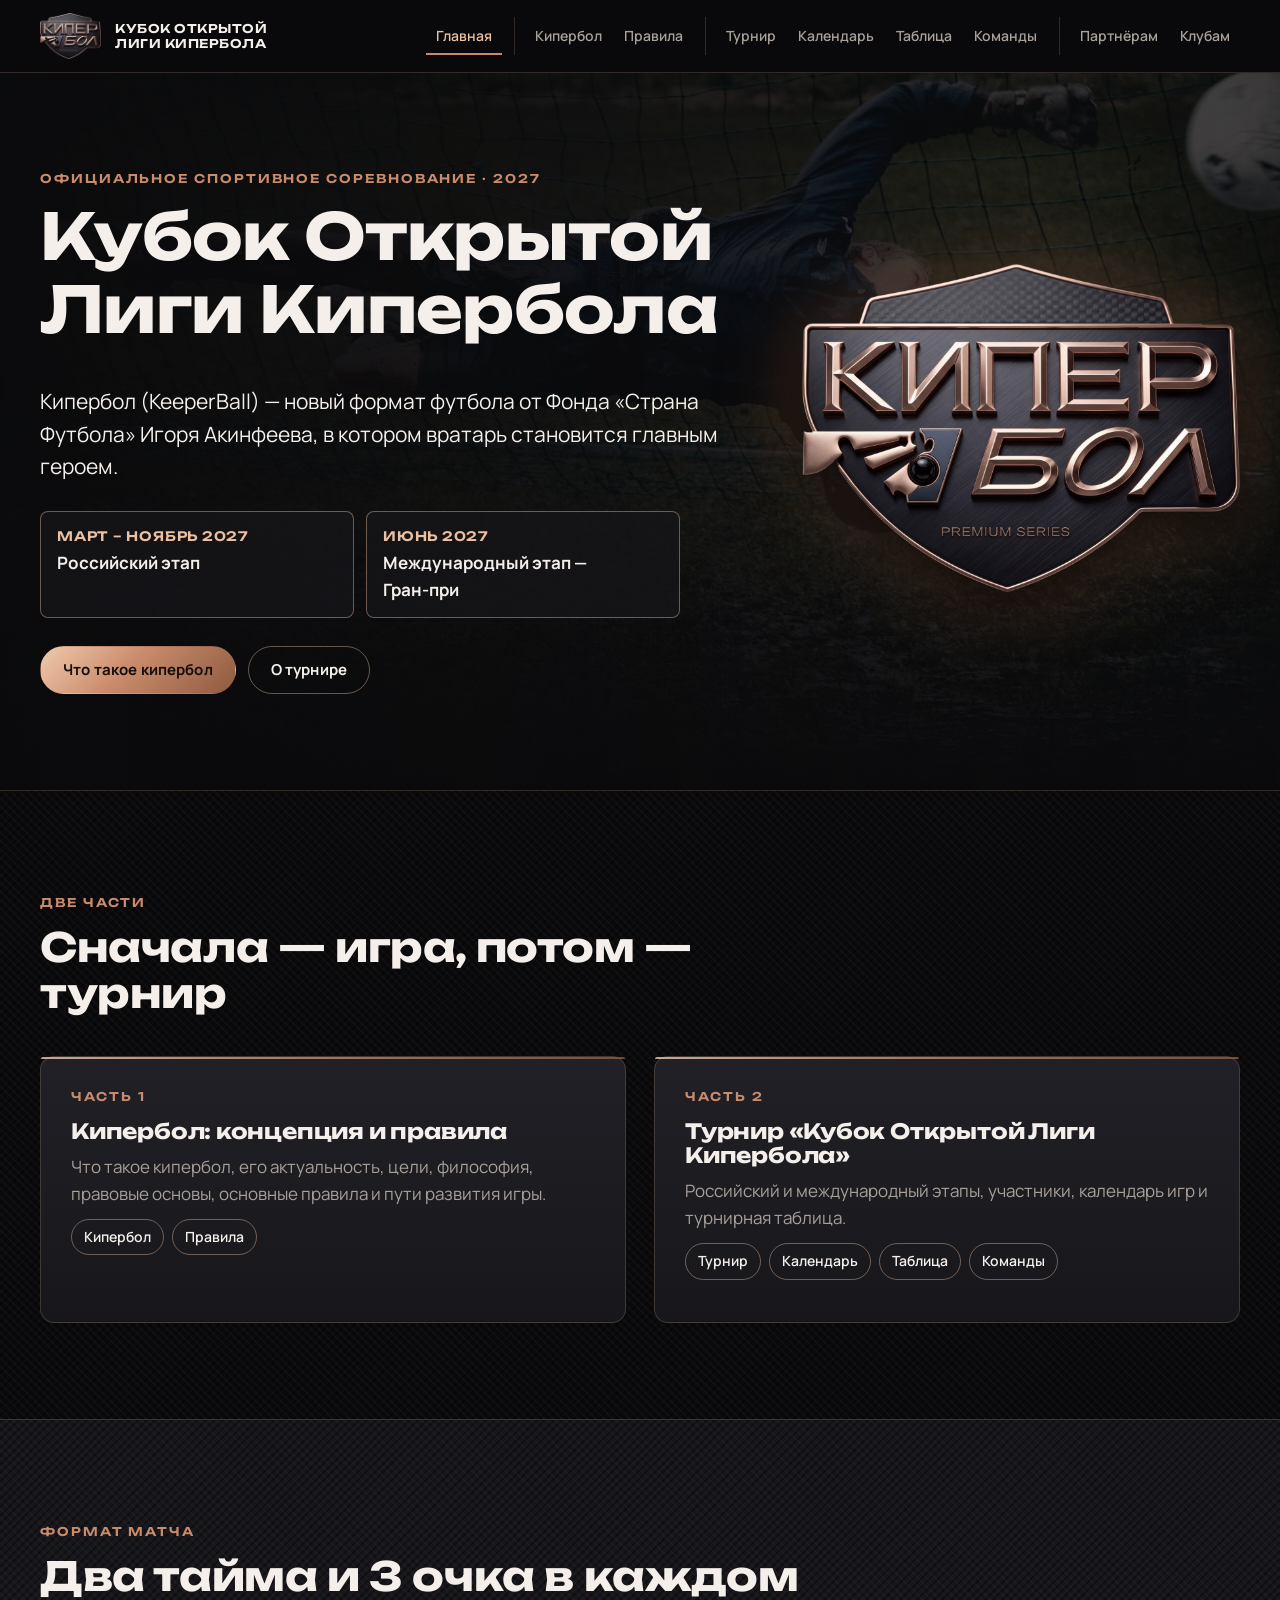
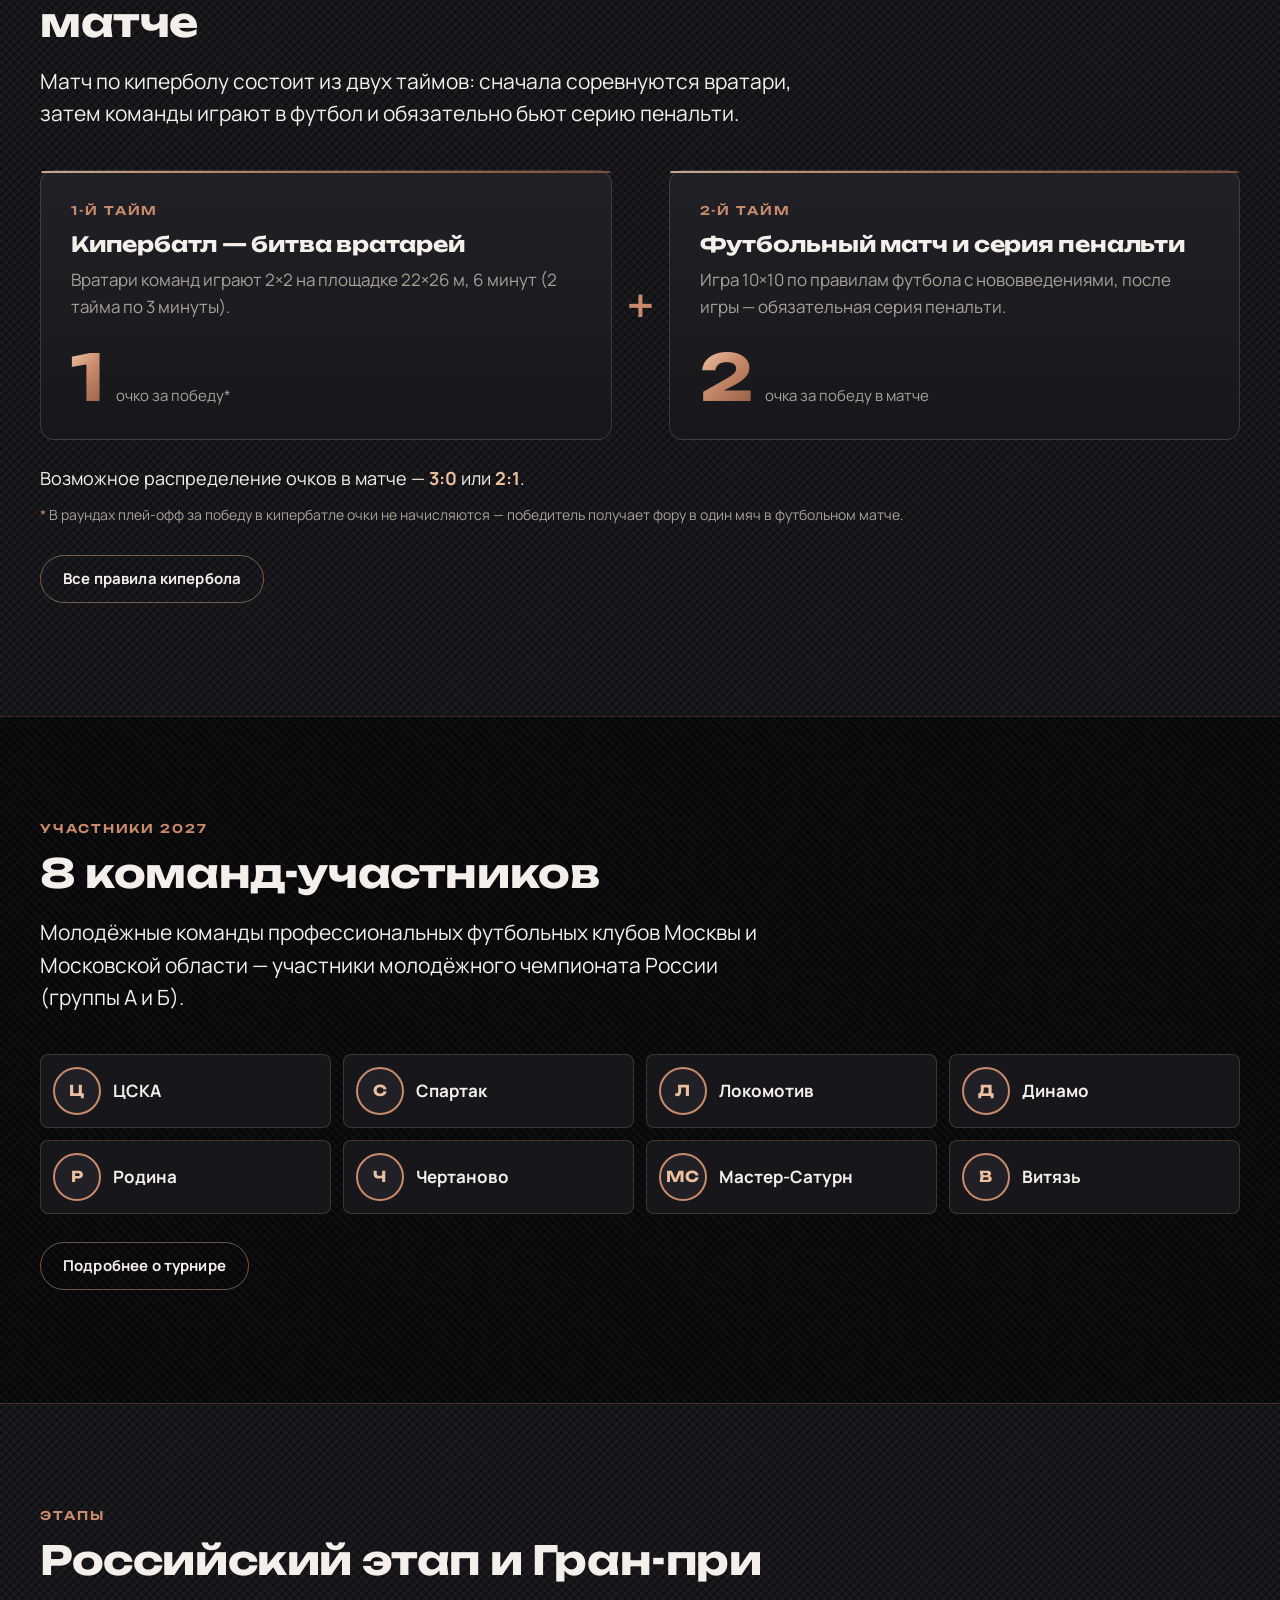
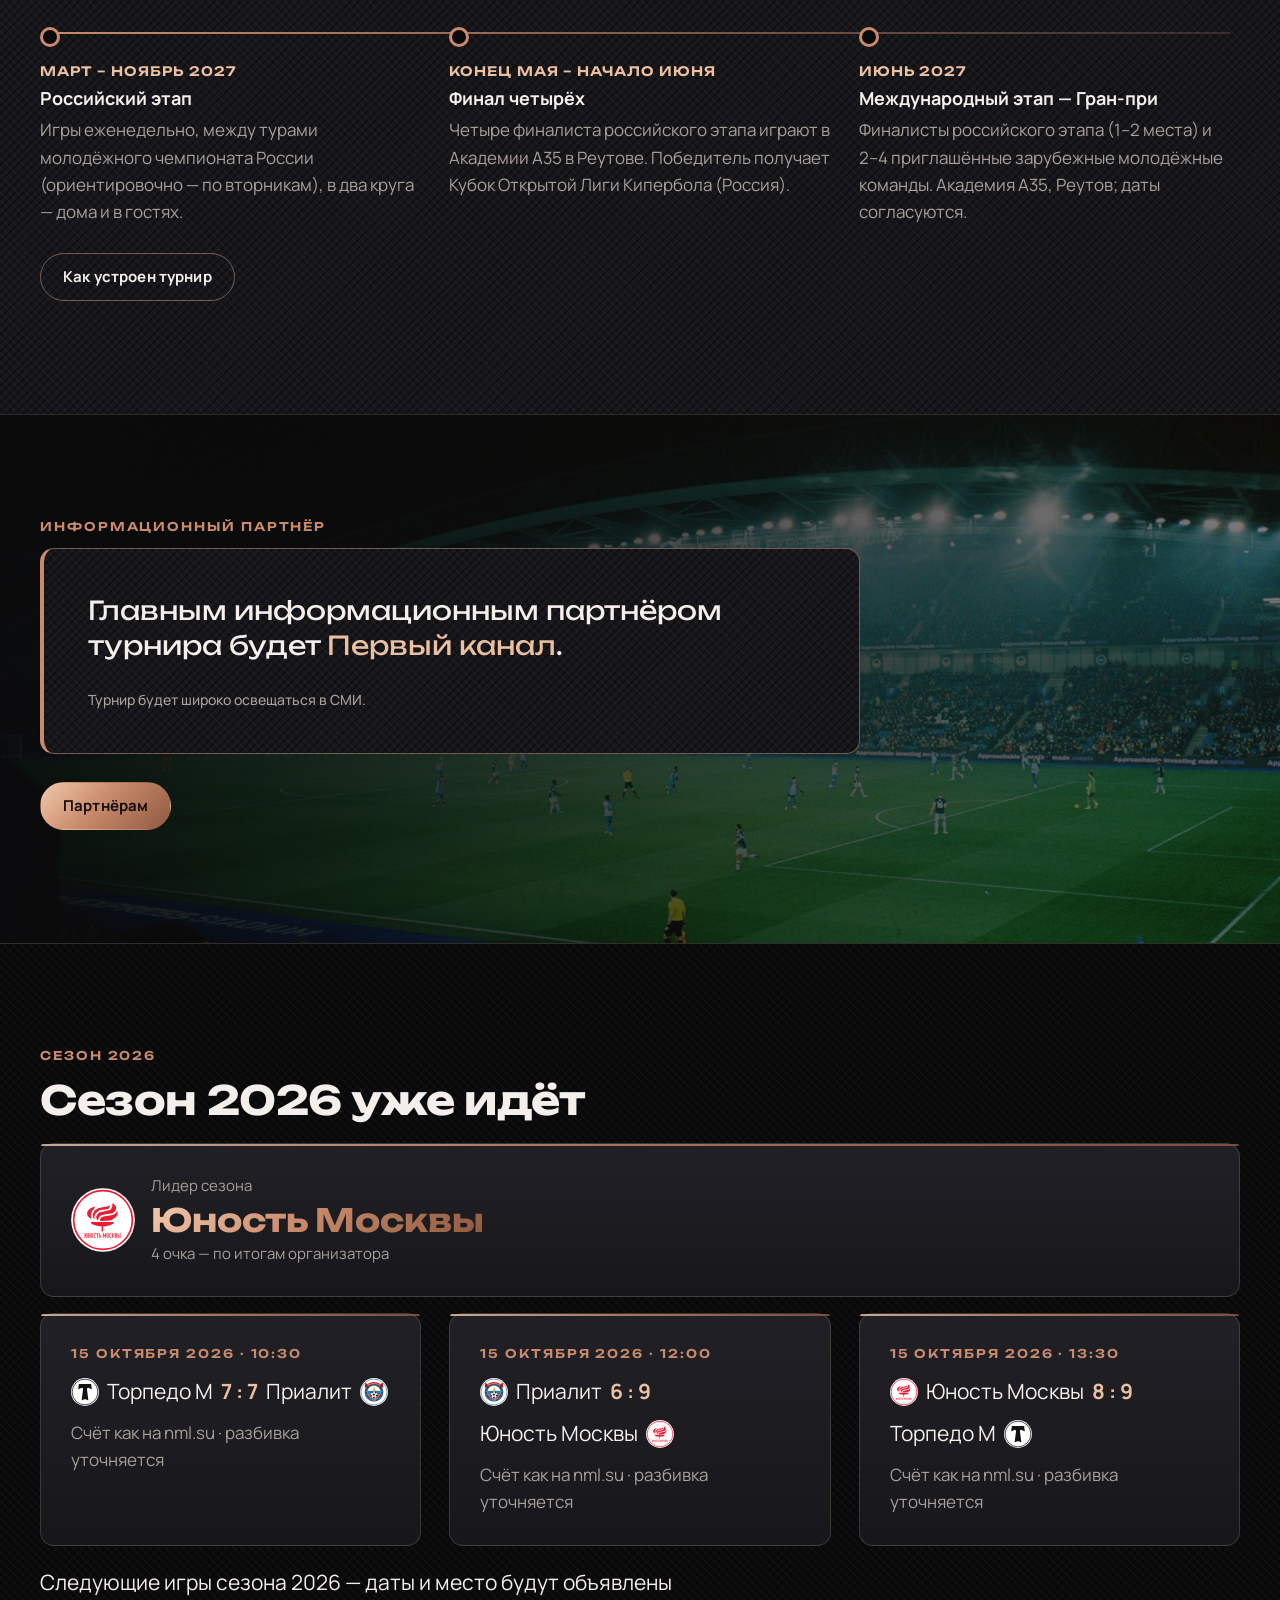
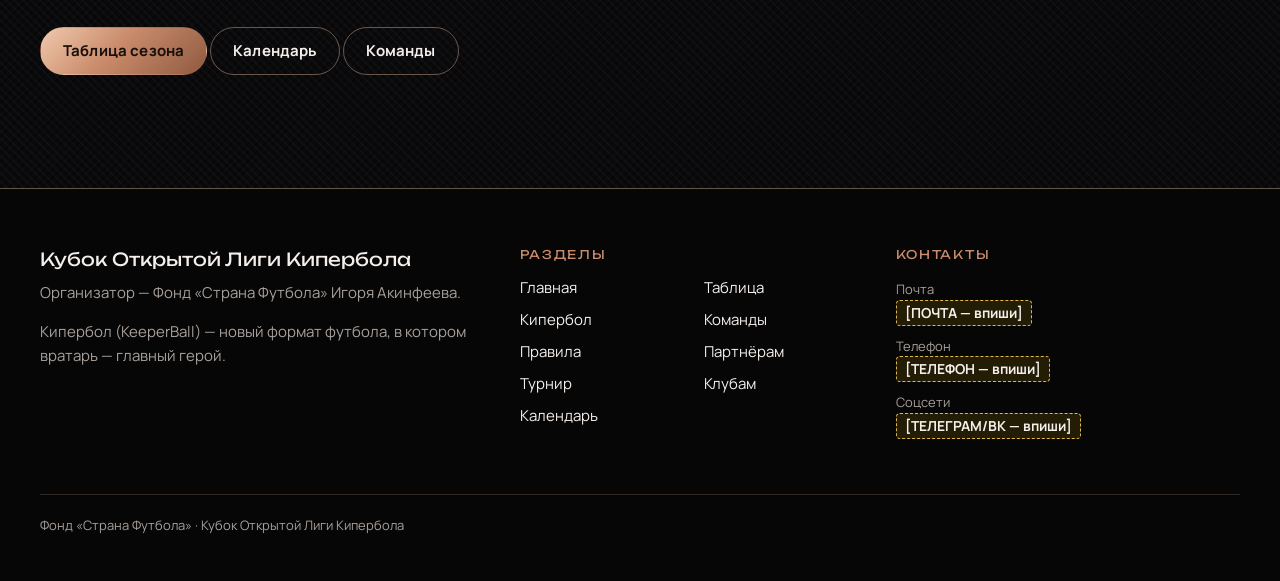
==== index.html @ 888daa59 "Сайт турнира «Кубок Открытой Лиги Кипербола»" ====
<!doctype html>
<html lang="ru">
<head>
  <meta charset="utf-8">
  <meta name="viewport" content="width=device-width, initial-scale=1">
  <title>Кубок Открытой Лиги Кипербола — турнир 2027</title>
  <meta name="description" content="Кубок Открытой Лиги Кипербола: новый формат футбола от Фонда «Страна Футбола» Игоря Акинфеева. Российский этап — март–ноябрь 2027, международный этап (Гран-при) — июнь 2027.">
  <meta name="theme-color" content="#0a0a0c">
  <link rel="icon" type="image/png" href="assets/brand/favicon.png">
  <link rel="preconnect" href="https://fonts.googleapis.com">
  <link rel="preconnect" href="https://fonts.gstatic.com" crossorigin>
  <link rel="stylesheet" href="https://fonts.googleapis.com/css2?family=Manrope:wght@400;500;600;700;800&family=Unbounded:wght@500;600;700&display=swap">
  <link rel="stylesheet" href="assets/css/site.css">
  <script>document.documentElement.classList.add("js");</script>
</head>
<body>
<a class="skip-link" href="#main">К содержимому</a>
<!-- header:start -->
<header class="site-header">
  <div class="wrap site-header__inner">
    <a class="site-brand" href="index.html">
      <img src="assets/brand/shield-small.png" alt="Кипербол" width="61" height="46">
      <span class="site-brand__text">Кубок Открытой<br>Лиги Кипербола</span>
    </a>
    <button class="site-nav__toggle" type="button" aria-expanded="false" aria-controls="site-nav">
      <span class="site-nav__toggle-icon" aria-hidden="true"></span>
      <span>Меню</span>
    </button>
    <nav class="site-nav" id="site-nav" aria-label="Основное меню">
      <ul class="site-nav__list">
        <li><a href="index.html" aria-current="page">Главная</a></li>
        <li class="site-nav__label" aria-hidden="true">Кипербол: концепция и правила</li>
        <li class="site-nav__group-start"><a href="kiperbol.html">Кипербол</a></li>
        <li><a href="pravila.html">Правила</a></li>
        <li class="site-nav__label" aria-hidden="true">Турнир</li>
        <li class="site-nav__group-start"><a href="turnir.html">Турнир</a></li>
        <li><a href="kalendar.html">Календарь</a></li>
        <li><a href="tablitsa.html">Таблица</a></li>
        <li><a href="komandy.html">Команды</a></li>
        <li class="site-nav__label" aria-hidden="true">Партнёрам и клубам</li>
        <li class="site-nav__group-start"><a href="partneram.html">Партнёрам</a></li>
        <li><a href="klubam.html">Клубам</a></li>
      </ul>
    </nav>
  </div>
</header>
<!-- header:end -->

<main id="main">

  <section class="page-hero home-hero">
    <div class="page-hero__media">
      <img src="assets/photos/goalkeeper-dive.jpg" alt="Вратарь в прыжке тянется за мячом" width="1920" height="1379">
    </div>
    <div class="wrap home-hero__inner">
      <div class="home-hero__text">
        <p class="eyebrow">Официальное спортивное соревнование · 2027</p>
        <h1>Кубок Открытой Лиги Кипербола</h1>
        <p class="lead">Кипербол (KeeperBall) — новый формат футбола от Фонда «Страна Футбола» Игоря Акинфеева, в котором вратарь становится главным героем.</p>
        <ul class="home-hero__stages">
          <li>
            <span class="home-hero__stage-date">Март – ноябрь 2027</span>
            <span class="home-hero__stage-name">Российский этап</span>
          </li>
          <li>
            <span class="home-hero__stage-date">Июнь 2027</span>
            <span class="home-hero__stage-name">Международный этап — <span class="nowrap">Гран-при</span></span>
          </li>
        </ul>
        <div class="page-hero__actions">
          <a class="btn btn--primary" href="kiperbol.html">Что такое кипербол</a>
          <a class="btn btn--ghost" href="turnir.html">О турнире</a>
        </div>
      </div>
      <div class="home-hero__logo">
        <img src="assets/brand/shield.png" alt="Логотип «Кипер Бол»" width="1336" height="1000">
      </div>
    </div>
  </section>

  <section class="section" aria-labelledby="parts-title">
    <div class="wrap">
      <div class="section__head">
        <p class="eyebrow">Две части</p>
        <h2 class="section__title" id="parts-title">Сначала — игра, потом — турнир</h2>
      </div>
      <div class="grid grid--2">
        <article class="card">
          <p class="eyebrow">Часть 1</p>
          <h3 class="card__title">Кипербол: концепция и правила</h3>
          <p class="card__text">Что такое кипербол, его актуальность, цели, философия, правовые основы, основные правила и пути развития игры.</p>
          <ul class="chips home-links">
            <li><a href="kiperbol.html">Кипербол</a></li>
            <li><a href="pravila.html">Правила</a></li>
          </ul>
        </article>
        <article class="card">
          <p class="eyebrow">Часть 2</p>
          <h3 class="card__title">Турнир «Кубок Открытой Лиги Кипербола»</h3>
          <p class="card__text">Российский и международный этапы, участники, календарь игр и турнирная таблица.</p>
          <ul class="chips home-links">
            <li><a href="turnir.html">Турнир</a></li>
            <li><a href="kalendar.html">Календарь</a></li>
            <li><a href="tablitsa.html">Таблица</a></li>
            <li><a href="komandy.html">Команды</a></li>
          </ul>
        </article>
      </div>
    </div>
  </section>

  <section class="section section--surface" aria-labelledby="format-title">
    <div class="wrap">
      <div class="section__head">
        <p class="eyebrow">Формат матча</p>
        <h2 class="section__title" id="format-title">Два тайма и 3 очка в каждом матче</h2>
        <p class="lead">Матч по киперболу состоит из двух таймов: сначала соревнуются вратари, затем команды играют в футбол и обязательно бьют серию пенальти.</p>
      </div>
      <div class="home-format">
        <article class="card home-format__half">
          <p class="eyebrow">1-й тайм</p>
          <h3 class="card__title">Кипербатл — битва вратарей</h3>
          <p class="card__text">Вратари команд играют 2×2 на площадке 22×26 м, 6 минут (2 тайма по 3 минуты).</p>
          <div class="stat"><span class="stat__value">1</span><span class="stat__label">очко за победу*</span></div>
        </article>
        <span class="home-format__plus" aria-hidden="true">+</span>
        <article class="card home-format__half">
          <p class="eyebrow">2-й тайм</p>
          <h3 class="card__title">Футбольный матч и серия пенальти</h3>
          <p class="card__text">Игра 10×10 по правилам футбола с нововведениями, после игры — обязательная серия пенальти.</p>
          <div class="stat"><span class="stat__value">2</span><span class="stat__label">очка за победу в матче</span></div>
        </article>
      </div>
      <p class="home-format__score">Возможное распределение очков в матче — <strong class="copper">3:0</strong> или <strong class="copper">2:1</strong>.</p>
      <p class="note">В раундах плей-офф за победу в кипербатле очки не начисляются — победитель получает фору в один мяч в футбольном матче.</p>
      <p class="section__more"><a class="btn btn--ghost" href="pravila.html">Все правила кипербола</a></p>
    </div>
  </section>

  <section class="section" aria-labelledby="teams-title">
    <div class="wrap">
      <div class="section__head">
        <p class="eyebrow">Участники 2027</p>
        <h2 class="section__title" id="teams-title">8 команд-участников</h2>
        <p class="lead">Молодёжные команды профессиональных футбольных клубов Москвы и Московской области — участники молодёжного чемпионата России (группы А и Б).</p>
      </div>
      <ul class="home-teams">
        <li><span class="team-mark" aria-hidden="true">Ц</span>ЦСКА</li>
        <li><span class="team-mark" aria-hidden="true">С</span>Спартак</li>
        <li><span class="team-mark" aria-hidden="true">Л</span>Локомотив</li>
        <li><span class="team-mark" aria-hidden="true">Д</span>Динамо</li>
        <li><span class="team-mark" aria-hidden="true">Р</span>Родина</li>
        <li><span class="team-mark" aria-hidden="true">Ч</span>Чертаново</li>
        <li><span class="team-mark" aria-hidden="true">МС</span>Мастер-Сатурн</li>
        <li><span class="team-mark" aria-hidden="true">В</span>Витязь</li>
      </ul>
      <p class="section__more"><a class="btn btn--ghost" href="turnir.html">Подробнее о турнире</a></p>
    </div>
  </section>

  <section class="section section--surface" aria-labelledby="stages-title">
    <div class="wrap">
      <div class="section__head">
        <p class="eyebrow">Этапы</p>
        <h2 class="section__title" id="stages-title">Российский этап и Гран-при</h2>
      </div>
      <ol class="timeline timeline--row" style="--steps: 3">
        <li class="timeline__item">
          <span class="timeline__date">Март – ноябрь 2027</span>
          <span class="timeline__title">Российский этап</span>
          <p class="timeline__text">Игры еженедельно, между турами молодёжного чемпионата России (ориентировочно — по вторникам), в два круга — дома и в гостях.</p>
        </li>
        <li class="timeline__item">
          <span class="timeline__date">Конец мая – начало июня</span>
          <span class="timeline__title">Финал четырёх</span>
          <p class="timeline__text">Четыре финалиста российского этапа играют в Академии А35 в Реутове. Победитель получает Кубок Открытой Лиги Кипербола (Россия).</p>
        </li>
        <li class="timeline__item">
          <span class="timeline__date">Июнь 2027</span>
          <span class="timeline__title">Международный этап — Гран-при</span>
          <p class="timeline__text">Финалисты российского этапа (1–2 места) и <span class="nowrap">2–4</span> приглашённые зарубежные молодёжные команды. Академия А35, Реутов; даты согласуются.</p>
        </li>
      </ol>
      <p class="section__more"><a class="btn btn--ghost" href="turnir.html">Как устроен турнир</a></p>
    </div>
  </section>

  <section class="section home-media" aria-labelledby="media-title">
    <div class="home-media__bg" aria-hidden="true">
      <img src="assets/photos/stadium-night.jpg" alt="" width="1920" height="1286">
    </div>
    <div class="wrap">
      <p class="eyebrow">Информационный партнёр</p>
      <h2 class="visually-hidden" id="media-title">Первый канал</h2>
      <blockquote class="callout">
        <p>Главным информационным партнёром турнира будет <span class="copper">Первый канал</span>.</p>
        <small>Турнир будет широко освещаться в СМИ.</small>
      </blockquote>
      <p class="section__more"><a class="btn btn--primary" href="partneram.html">Партнёрам</a></p>
    </div>
  </section>

  <section class="section" id="season-now" data-season="2026" aria-labelledby="season-now-title">
    <div class="wrap">
      <p class="eyebrow">Сезон 2026</p>
      <h2 class="section__title" id="season-now-title">Сезон 2026 уже идёт</h2>
      <div id="season-now-summary">
        <p class="lead">Результаты сезона 2026 — в таблице.</p>
        <p class="section__more"><a class="btn btn--ghost" href="tablitsa.html">Таблица</a></p>
      </div>
    </div>
  </section>

</main>

<!-- footer:start -->
<footer class="site-footer">
  <div class="wrap">
    <div class="site-footer__grid">
      <div>
        <p class="site-footer__title">Кубок Открытой Лиги Кипербола</p>
        <p>Организатор — Фонд «Страна Футбола» Игоря Акинфеева.</p>
        <p>Кипербол (KeeperBall) — новый формат футбола, в котором вратарь — главный герой.</p>
      </div>
      <nav aria-label="Меню в подвале">
        <p class="site-footer__heading">Разделы</p>
        <ul class="site-footer__menu">
          <li><a href="index.html">Главная</a></li>
          <li><a href="kiperbol.html">Кипербол</a></li>
          <li><a href="pravila.html">Правила</a></li>
          <li><a href="turnir.html">Турнир</a></li>
          <li><a href="kalendar.html">Календарь</a></li>
          <li><a href="tablitsa.html">Таблица</a></li>
          <li><a href="komandy.html">Команды</a></li>
          <li><a href="partneram.html">Партнёрам</a></li>
          <li><a href="klubam.html">Клубам</a></li>
        </ul>
      </nav>
      <div>
        <p class="site-footer__heading">Контакты</p>
        <dl class="site-footer__contacts">
          <dt>Почта</dt>
          <dd><a data-contact="email" class="placeholder">[ПОЧТА — впиши]</a></dd>
          <dt>Телефон</dt>
          <dd><a data-contact="phone" class="placeholder">[ТЕЛЕФОН — впиши]</a></dd>
          <dt>Соцсети</dt>
          <dd><a data-contact="social" class="placeholder">[ТЕЛЕГРАМ/ВК — впиши]</a></dd>
        </dl>
      </div>
    </div>
    <p class="site-footer__bottom">Фонд «Страна Футбола» · Кубок Открытой Лиги Кипербола</p>
  </div>
</footer>
<!-- footer:end -->

<script src="data/site-data.js"></script>
<script src="assets/js/site.js"></script>
<script src="assets/js/tournament.js"></script>
<script>
(function () {
  var d = window.SITE_DATA, box = document.getElementById("season-now-summary");
  if (window.KB && KB.renderSeasonSummary && d && d.seasons && d.seasons["2026"] && box) KB.renderSeasonSummary(box, d.seasons["2026"]);
})();
</script>
</body>
</html>
---- assets/css/site.css ----
/* ==========================================================================
   Кубок Открытой Лиги Кипербола — общий стиль сайта
   «Чёрный карбон + медь (розовое золото)».
   Страницы пользуются только токенами и классами отсюда; свои стили —
   в assets/css/pages/<страница>.css (подключается после этого файла).
   ========================================================================== */

/* ---------- Токены ---------- */
:root {
  --c-bg: #0a0a0c;
  --c-surface: #17171b;
  --c-surface-2: #202026;
  --c-copper: #c98b6b;
  --c-copper-light: #ebbf9f;
  --c-copper-dark: #8f5a40;
  --c-text: #f4efeb;
  --c-muted: #a8a09a;
  --c-line: rgba(235, 191, 159, 0.18);
  --c-line-strong: rgba(235, 191, 159, 0.42);
  --c-on-copper: #160e0a;

  --g-copper: linear-gradient(135deg, #f1c9ad 0%, #c98b6b 45%, #8f5a40 100%);
  --g-carbon:
    repeating-linear-gradient(45deg, rgba(255,255,255,0.025) 0 2px, transparent 2px 6px),
    repeating-linear-gradient(-45deg, rgba(0,0,0,0.35) 0 2px, transparent 2px 6px);

  --font-display: "Unbounded", "Arial Black", "Helvetica Neue", Arial, sans-serif;
  --font-body: "Manrope", -apple-system, BlinkMacSystemFont, "Segoe UI", Roboto, Arial, sans-serif;

  --wrap: 1200px;
  --gutter: clamp(16px, 4vw, 40px);
  --radius: 14px;
  --radius-sm: 8px;
  --header-h: 72px;
  --shadow: 0 18px 40px rgba(0, 0, 0, 0.45);
}

/* ---------- База ---------- */
*, *::before, *::after { box-sizing: border-box; }

html {
  -webkit-text-size-adjust: 100%;
  scroll-behavior: smooth;
  scroll-padding-top: calc(var(--header-h) + 16px);
}

body {
  margin: 0;
  min-height: 100vh;
  background-color: var(--c-bg);
  background-image: var(--g-carbon);
  color: var(--c-text);
  font-family: var(--font-body);
  font-size: 17px;
  line-height: 1.6;
}

img, svg { max-width: 100%; height: auto; }
img { display: block; }

a { color: var(--c-copper-light); text-underline-offset: 3px; }
a:hover { color: #fff; }
:focus-visible { outline: 2px solid var(--c-copper-light); outline-offset: 3px; border-radius: 4px; }

h1, h2, h3, h4 {
  font-family: var(--font-display);
  font-weight: 700;
  line-height: 1.15;
  margin: 0 0 0.6em;
  letter-spacing: -0.01em;
  overflow-wrap: break-word;
}
h1 { font-size: clamp(30px, 6vw, 64px); }
h2 { font-size: clamp(24px, 3.6vw, 40px); }
h3 { font-size: clamp(18px, 2vw, 22px); }
p { margin: 0 0 1em; }
ul, ol { padding-left: 1.2em; }

.skip-link {
  position: absolute; left: 16px; top: -60px; z-index: 100;
  padding: 10px 16px; background: var(--c-copper); color: var(--c-on-copper);
  border-radius: var(--radius-sm); text-decoration: none; font-weight: 700;
}
.skip-link:focus { top: 12px; }

.visually-hidden {
  position: absolute !important; width: 1px; height: 1px; overflow: hidden;
  clip: rect(0 0 0 0); white-space: nowrap;
}

/* ---------- Каркас ---------- */
.wrap {
  width: 100%;
  max-width: calc(var(--wrap) + 2 * var(--gutter));
  margin: 0 auto;
  padding-left: var(--gutter);
  padding-right: var(--gutter);
}

.section { padding: clamp(48px, 8vw, 96px) 0; position: relative; }
.section + .section { border-top: 1px solid var(--c-line); }
.section--surface { background: var(--c-surface); background-image: var(--g-carbon); }
.section__title { margin-bottom: 0.5em; }
.section__head { max-width: 760px; margin-bottom: clamp(24px, 4vw, 40px); }
.section__more { margin-top: 28px; }

.eyebrow {
  display: inline-block;
  margin: 0 0 12px;
  font-family: var(--font-display);
  font-size: 12px;
  font-weight: 600;
  letter-spacing: 0.16em;
  text-transform: uppercase;
  color: var(--c-copper);
}

.lead { font-size: clamp(18px, 2vw, 21px); line-height: 1.55; color: var(--c-text); max-width: 760px; }
.muted { color: var(--c-muted); }
.nowrap { white-space: nowrap; }
.copper { color: var(--c-copper-light); }

/* ---------- Шапка ---------- */
.site-header {
  position: sticky; top: 0; z-index: 50;
  background: rgba(10, 10, 12, 0.92);
  -webkit-backdrop-filter: blur(10px);
  backdrop-filter: blur(10px);
  border-bottom: 1px solid var(--c-line);
}
.site-header__inner {
  display: flex; align-items: center; gap: 20px;
  min-height: var(--header-h);
}
.site-brand {
  display: flex; align-items: center; gap: 14px;
  flex-shrink: 0;
  color: var(--c-text); text-decoration: none;
}
.site-brand img { display: block; width: auto; height: 46px; flex-shrink: 0; }
.site-brand__text {
  font-family: var(--font-display); font-size: 12px; font-weight: 600;
  line-height: 1.25; letter-spacing: 0.04em; text-transform: uppercase;
}
.site-brand:hover { color: var(--c-copper-light); }

.site-nav { margin-left: auto; }
.site-nav__list {
  display: flex; align-items: center; flex-wrap: wrap; justify-content: flex-end;
  gap: 2px; margin: 0; padding: 0; list-style: none;
}
.site-nav__list a {
  display: block; padding: 8px 10px; border-radius: 6px;
  color: var(--c-muted); text-decoration: none;
  font-size: 14px; font-weight: 600; white-space: nowrap;
}
.site-nav__list a:hover { color: var(--c-text); background: var(--c-surface-2); }
.site-nav__list a[aria-current="page"] { color: var(--c-copper-light); box-shadow: inset 0 -2px 0 var(--c-copper); border-radius: 6px 6px 0 0; }
.site-nav__group-start { margin-left: 10px; padding-left: 10px; border-left: 1px solid var(--c-line); }
.site-nav__label { display: none; }

.site-nav__toggle {
  display: none;
  margin-left: auto;
  align-items: center; gap: 10px;
  min-height: 44px; padding: 8px 14px;
  background: transparent; color: var(--c-text);
  border: 1px solid var(--c-line-strong); border-radius: var(--radius-sm);
  font: 600 14px/1 var(--font-body); cursor: pointer;
}
.site-nav__toggle-icon,
.site-nav__toggle-icon::before,
.site-nav__toggle-icon::after {
  display: block; width: 18px; height: 2px; background: currentColor; border-radius: 2px;
  transition: transform 0.2s ease, opacity 0.2s ease;
}
.site-nav__toggle-icon { position: relative; }
.site-nav__toggle-icon::before, .site-nav__toggle-icon::after { content: ""; position: absolute; left: 0; }
.site-nav__toggle-icon::before { top: -6px; }
.site-nav__toggle-icon::after { top: 6px; }
.site-nav__toggle[aria-expanded="true"] .site-nav__toggle-icon { background: transparent; }
.site-nav__toggle[aria-expanded="true"] .site-nav__toggle-icon::before { transform: translateY(6px) rotate(45deg); }
.site-nav__toggle[aria-expanded="true"] .site-nav__toggle-icon::after { transform: translateY(-6px) rotate(-45deg); }

@media (max-width: 1180px) {
  .site-brand__text { display: none; }
}

/* Меню сворачивается в кнопку. Без JS (.js нет на <html>) меню остаётся раскрытым списком. */
@media (max-width: 980px) {
  .js .site-nav__toggle { display: inline-flex; }
  .site-brand__text { display: block; }
  .site-header__inner { flex-wrap: wrap; }
  .site-nav { width: 100%; margin-left: 0; }
  .js .site-nav { display: none; padding-bottom: 16px; }
  .js .site-nav.is-open { display: block; }
  .site-nav__list { display: block; }
  .site-nav__list a { padding: 12px 8px; font-size: 16px; border-bottom: 1px solid var(--c-line); border-radius: 0; }
  .site-nav__list a[aria-current="page"] { box-shadow: inset 3px 0 0 var(--c-copper); padding-left: 14px; border-radius: 0; }
  .site-nav__group-start { margin: 0; padding: 0; border: 0; }
  .site-nav__label {
    display: block; padding: 18px 8px 6px;
    font-family: var(--font-display); font-size: 11px; letter-spacing: 0.16em;
    text-transform: uppercase; color: var(--c-copper);
  }
}
@media (max-width: 420px) {
  .site-brand__text { font-size: 10px; }
  .site-brand img { height: 38px; }
}

/* ---------- Первый экран страницы ---------- */
.page-hero {
  position: relative;
  overflow: hidden;
  padding: clamp(56px, 10vw, 120px) 0 clamp(48px, 8vw, 96px);
  background-color: var(--c-bg);
  border-bottom: 1px solid var(--c-line);
  isolation: isolate;
}
.page-hero__media {
  position: absolute; inset: 0; z-index: -2;
  background-color: #121214;
}
.page-hero__media img { width: 100%; height: 100%; object-fit: cover; opacity: 0.55; }
.page-hero::after {
  content: ""; position: absolute; inset: 0; z-index: -1;
  background:
    linear-gradient(90deg, rgba(10,10,12,0.96) 0%, rgba(10,10,12,0.82) 45%, rgba(10,10,12,0.35) 100%),
    linear-gradient(0deg, rgba(10,10,12,1) 0%, rgba(10,10,12,0) 40%);
}
.page-hero h1 { max-width: 16ch; }
.page-hero .lead { margin-bottom: 28px; }
.page-hero__actions { display: flex; flex-wrap: wrap; gap: 12px; }

/* ---------- Сетка ---------- */
.grid { display: grid; gap: clamp(16px, 2.4vw, 28px); grid-template-columns: 1fr; }
@media (min-width: 640px) {
  .grid--2, .grid--3, .grid--4 { grid-template-columns: repeat(2, minmax(0, 1fr)); }
}
@media (min-width: 980px) {
  .grid--3 { grid-template-columns: repeat(3, minmax(0, 1fr)); }
  .grid--4 { grid-template-columns: repeat(4, minmax(0, 1fr)); }
}

/* ---------- Карточка ---------- */
.card {
  position: relative;
  display: flex; flex-direction: column;
  padding: clamp(20px, 2.6vw, 30px);
  background: linear-gradient(180deg, var(--c-surface-2), var(--c-surface));
  border: 1px solid var(--c-line);
  border-radius: var(--radius);
  min-width: 0;
}
.card::before {
  content: ""; position: absolute; left: 0; top: 0; right: 0; height: 2px;
  background: var(--g-copper); border-radius: var(--radius) var(--radius) 0 0; opacity: 0.8;
}
.card__title { font-size: clamp(18px, 2vw, 21px); margin-bottom: 10px; }
.card__text { color: var(--c-muted); margin: 0 0 12px; }
.card__text:last-child { margin-bottom: 0; }
.card__link { margin-top: auto; padding-top: 12px; font-weight: 700; text-decoration: none; }
.card__link::after { content: " →"; }
.card ul { margin: 0 0 12px; color: var(--c-muted); }
a.card { text-decoration: none; color: inherit; transition: transform 0.2s ease, border-color 0.2s ease; }
a.card:hover { transform: translateY(-3px); border-color: var(--c-line-strong); }

/* ---------- Крупная цифра ---------- */
.stat { display: flex; flex-direction: column; gap: 6px; }
.stat__value {
  font-family: var(--font-display); font-weight: 700;
  font-size: clamp(36px, 6vw, 64px); line-height: 1;
  background: var(--g-copper); -webkit-background-clip: text; background-clip: text;
  color: var(--c-copper-light); -webkit-text-fill-color: transparent;
}
.stat__label { color: var(--c-muted); font-size: 15px; }

/* ---------- Паспорт (dl.facts > div > dt + dd) ---------- */
.facts { margin: 0; border-top: 1px solid var(--c-line); }
.facts > div {
  display: grid; grid-template-columns: minmax(120px, 34%) 1fr; gap: 16px;
  padding: 14px 0; border-bottom: 1px solid var(--c-line);
}
.facts dt { color: var(--c-muted); font-size: 15px; }
.facts dd { margin: 0; font-weight: 600; }
@media (max-width: 520px) {
  .facts > div { grid-template-columns: 1fr; gap: 2px; }
}

/* ---------- Выноска ---------- */
.callout {
  position: relative;
  margin: 0;
  padding: clamp(24px, 4vw, 44px);
  background: var(--c-surface);
  background-image: var(--g-carbon);
  border: 1px solid var(--c-line-strong);
  border-left: 4px solid var(--c-copper);
  border-radius: var(--radius);
  font-family: var(--font-display);
  font-size: clamp(18px, 2.4vw, 26px);
  line-height: 1.35;
}
.callout p:last-child { margin-bottom: 0; }
.callout cite, .callout small { display: block; margin-top: 14px; font: 500 14px/1.4 var(--font-body); color: var(--c-muted); font-style: normal; }

/* ---------- Шкала / таймлайн ---------- */
.timeline { list-style: none; margin: 0; padding: 0; position: relative; display: grid; gap: 18px; }
.timeline::before {
  content: ""; position: absolute; left: 9px; top: 6px; bottom: 6px; width: 2px;
  background: linear-gradient(180deg, var(--c-copper), rgba(201,139,107,0.15));
}
.timeline__item { position: relative; padding-left: 40px; }
.timeline__item::before {
  content: ""; position: absolute; left: 0; top: 4px; width: 20px; height: 20px;
  border-radius: 50%; background: var(--c-bg); border: 3px solid var(--c-copper);
}
.timeline__date {
  display: block; font-family: var(--font-display); font-size: 13px; font-weight: 600;
  letter-spacing: 0.08em; text-transform: uppercase; color: var(--c-copper-light);
}
.timeline__title { display: block; font-weight: 700; font-size: 18px; margin: 2px 0 4px; }
.timeline__text { color: var(--c-muted); margin: 0; }
@media (min-width: 980px) {
  .timeline--row { grid-template-columns: repeat(var(--steps, 3), minmax(0, 1fr)); gap: 28px; }
  .timeline--row::before { left: 10px; right: 10px; top: 9px; bottom: auto; width: auto; height: 2px;
    background: linear-gradient(90deg, var(--c-copper), rgba(201,139,107,0.2)); }
  .timeline--row .timeline__item { padding-left: 0; padding-top: 38px; }
}

/* ---------- Кнопки ---------- */
.btn {
  display: inline-flex; align-items: center; justify-content: center; gap: 8px;
  min-height: 48px; padding: 12px 22px;
  border-radius: 999px; border: 1px solid transparent;
  font: 700 15px/1.2 var(--font-body); letter-spacing: 0.01em;
  text-decoration: none; cursor: pointer;
  transition: transform 0.15s ease, background 0.2s ease, color 0.2s ease;
}
.btn:hover { transform: translateY(-1px); }
.btn--primary { background: var(--g-copper); color: var(--c-on-copper); }
.btn--primary:hover { color: var(--c-on-copper); filter: brightness(1.08); }
.btn--ghost { background: transparent; color: var(--c-text); border-color: var(--c-line-strong); }
.btn--ghost:hover { border-color: var(--c-copper); color: var(--c-copper-light); }

/* ---------- Мелкое ---------- */
.note { font-size: 14px; color: var(--c-muted); margin-top: 12px; }
.note::before { content: "* "; color: var(--c-copper); }
.note--plain::before { content: none; }

.placeholder {
  display: inline-block;
  padding: 1px 8px;
  background: rgba(255, 196, 0, 0.12);
  border: 1px dashed #e0b84a;
  border-radius: 4px;
  color: #ffd76a;
  font-weight: 700;
  font-size: 0.92em;
}

.empty-state {
  padding: clamp(28px, 5vw, 48px);
  text-align: center;
  background: var(--c-surface);
  border: 1px dashed var(--c-line-strong);
  border-radius: var(--radius);
  color: var(--c-muted);
}
.empty-state strong { display: block; margin-bottom: 6px; color: var(--c-text); font-family: var(--font-display); font-size: 18px; }

.team-mark {
  display: inline-flex; align-items: center; justify-content: center; flex-shrink: 0;
  width: 48px; height: 48px; border-radius: 50%;
  background: var(--c-surface-2); border: 2px solid var(--c-copper);
  color: var(--c-copper-light); font: 700 15px/1 var(--font-display); letter-spacing: 0.02em;
}

.chips { display: flex; flex-wrap: wrap; gap: 8px; list-style: none; margin: 0; padding: 0; }
.chips li {
  padding: 6px 12px; border: 1px solid var(--c-line-strong); border-radius: 999px;
  font-size: 14px; font-weight: 600; color: var(--c-text);
}

/* ---------- Таблица данных ---------- */
.table-scroll { overflow-x: auto; -webkit-overflow-scrolling: touch; border-radius: var(--radius); border: 1px solid var(--c-line); }
.table { width: 100%; border-collapse: collapse; font-size: 15px; background: var(--c-surface); }
.table th, .table td { padding: 12px 14px; text-align: left; border-bottom: 1px solid var(--c-line); vertical-align: middle; }
.table th {
  font-family: var(--font-display); font-size: 11px; font-weight: 600;
  letter-spacing: 0.1em; text-transform: uppercase; color: var(--c-copper);
  background: var(--c-surface-2); white-space: nowrap;
}
.table tbody tr:last-child td { border-bottom: 0; }
.table tbody tr:hover { background: rgba(255, 255, 255, 0.025); }
.table .num { text-align: center; font-variant-numeric: tabular-nums; }

/* ---------- Подвал ---------- */
.site-footer {
  margin-top: 0;
  padding: 56px 0 32px;
  background: #060607;
  border-top: 1px solid var(--c-line-strong);
  color: var(--c-muted);
  font-size: 15px;
}
.site-footer__grid { display: grid; gap: 32px; grid-template-columns: 1fr; }
@media (min-width: 760px) { .site-footer__grid { grid-template-columns: 1.3fr 1fr 1fr; } }
.site-footer__title { font-family: var(--font-display); font-size: 18px; color: var(--c-text); margin: 0 0 8px; }
.site-footer__heading {
  font-family: var(--font-display); font-size: 12px; letter-spacing: 0.14em; text-transform: uppercase;
  color: var(--c-copper); margin: 0 0 12px;
}
.site-footer ul { list-style: none; margin: 0; padding: 0; }
.site-footer li { margin-bottom: 8px; }
.site-footer a { color: var(--c-text); text-decoration: none; }
.site-footer a:hover { color: var(--c-copper-light); }
.site-footer__menu { columns: 2; column-gap: 24px; }
.site-footer__contacts dt { font-size: 13px; color: var(--c-muted); }
.site-footer__contacts dd { margin: 0 0 10px; overflow-wrap: anywhere; }
.site-footer__bottom { margin-top: 40px; padding-top: 20px; border-top: 1px solid var(--c-line); font-size: 13px; }


/* ---------- Главная (index.html) ---------- */
.home-hero { padding-top: clamp(40px, 7vw, 96px); }
.home-hero__inner { display: grid; gap: 32px; align-items: center; }
@media (min-width: 980px) { .home-hero__inner { grid-template-columns: minmax(0, 1.25fr) minmax(0, 0.75fr); } }
.home-hero__logo img {
  width: 100%; max-width: 440px; margin: 0 auto;
  filter: drop-shadow(0 18px 22px rgba(0,0,0,.7)) drop-shadow(0 0 36px rgba(196,120,80,.35));
}
@media (max-width: 979px) { .home-hero__logo { order: -1; } .home-hero__logo img { max-width: 300px; margin: 0; } }
.home-hero__stages {
  list-style: none; margin: 0 0 28px; padding: 0;
  display: grid; gap: 12px; grid-template-columns: 1fr; max-width: 640px;
}
@media (min-width: 560px) { .home-hero__stages { grid-template-columns: 1fr 1fr; } }
.home-hero__stages li {
  padding: 14px 16px; border: 1px solid var(--c-line-strong); border-radius: var(--radius-sm);
  background: rgba(23, 23, 27, 0.72);
}
.home-hero__stage-date { display: block; font-family: var(--font-display); font-size: 13px; font-weight: 600; letter-spacing: 0.06em; text-transform: uppercase; color: var(--c-copper-light); }
.home-hero__stage-name { display: block; font-weight: 700; margin-top: 2px; }

.home-links a { color: var(--c-text); text-decoration: none; }
.home-links li:hover { border-color: var(--c-copper); }

.home-format { display: grid; gap: 16px; align-items: stretch; }
@media (min-width: 760px) { .home-format { grid-template-columns: 1fr auto 1fr; } }
.home-format__plus {
  align-self: center; justify-self: center;
  font-family: var(--font-display); font-size: 40px; color: var(--c-copper);
}
.home-format__half .stat { margin-top: auto; padding-top: 12px; flex-direction: row; align-items: baseline; gap: 12px; }
.home-format__score { margin: 24px 0 0; font-size: 18px; }

.home-teams {
  list-style: none; margin: 0; padding: 0;
  display: grid; gap: 12px; grid-template-columns: repeat(2, minmax(0, 1fr));
}
@media (min-width: 760px) { .home-teams { grid-template-columns: repeat(4, minmax(0, 1fr)); } }
.home-teams li {
  display: flex; align-items: center; gap: 12px; min-width: 0;
  padding: 12px; background: var(--c-surface); border: 1px solid var(--c-line); border-radius: var(--radius-sm);
  font-weight: 700; overflow-wrap: anywhere;
}
@media (max-width: 400px) { .home-teams .team-mark { width: 38px; height: 38px; font-size: 13px; } .home-teams li { font-size: 15px; gap: 8px; padding: 10px; } }

.home-media { overflow: hidden; isolation: isolate; background-color: var(--c-bg); }
.home-media__bg { position: absolute; inset: 0; z-index: -1; background-color: #121214; }
.home-media__bg img { width: 100%; height: 100%; object-fit: cover; opacity: 0.7; }
.home-media__bg::after { content: ""; position: absolute; inset: 0; background: linear-gradient(90deg, rgba(10,10,12,0.92) 0%, rgba(10,10,12,0.55) 60%, rgba(10,10,12,0.35) 100%); }
.home-media .callout { max-width: 820px; }

/* ---------- Печать (A4, без меню, светлый фон) ---------- */
@media print {
  @page { size: A4; margin: 16mm 14mm; }
  :root {
    --c-bg: #fff; --c-surface: #fff; --c-surface-2: #f6f1ee;
    --c-text: #111; --c-muted: #444; --c-line: #d9cfc9; --c-line-strong: #b9a79c;
    --c-copper: #9a5f43; --c-copper-light: #9a5f43;
  }
  html, body { background: #fff !important; color: #111; font-size: 11.5pt; }
  body { background-image: none !important; }
  .site-nav, .site-nav__toggle, .skip-link, .page-hero__actions, .no-print { display: none !important; }
  .site-header { position: static; background: #fff; border-bottom: 1px solid #ccc; backdrop-filter: none; }
  .site-brand { color: #111; }
  .page-hero { padding: 12mm 0 8mm; background: #fff; }
  .page-hero::after, .page-hero__media { display: none; }
  .section { padding: 8mm 0; break-inside: auto; }
  .section--surface, .callout, .card, .empty-state, .table, .table th { background: #fff !important; background-image: none !important; }
  .card, .callout, .timeline__item, .facts > div, .stat, tr { break-inside: avoid; }
  h1, h2, h3 { break-after: avoid; color: #111; }
  .stat__value { -webkit-text-fill-color: #9a5f43; color: #9a5f43; background: none; }
  .btn--primary { background: none; color: #111; border: 1px solid #999; }
  a { color: #111; }
  .site-footer { background: #fff; color: #333; border-top: 1px solid #ccc; padding: 6mm 0 0; }
  .site-footer a { color: #111; }
  .placeholder { color: #8a5a00; background: #fff6d6; }
  .home-hero__stages li, .home-teams li, .team-mark, .chips li { background: #fff !important; }
  .home-hero__logo img { filter: none; max-width: 200px; }
  .home-media__bg { display: none; }
}

@media (prefers-reduced-motion: reduce) {
  html { scroll-behavior: auto; }
  *, *::before, *::after { transition: none !important; animation: none !important; }
}
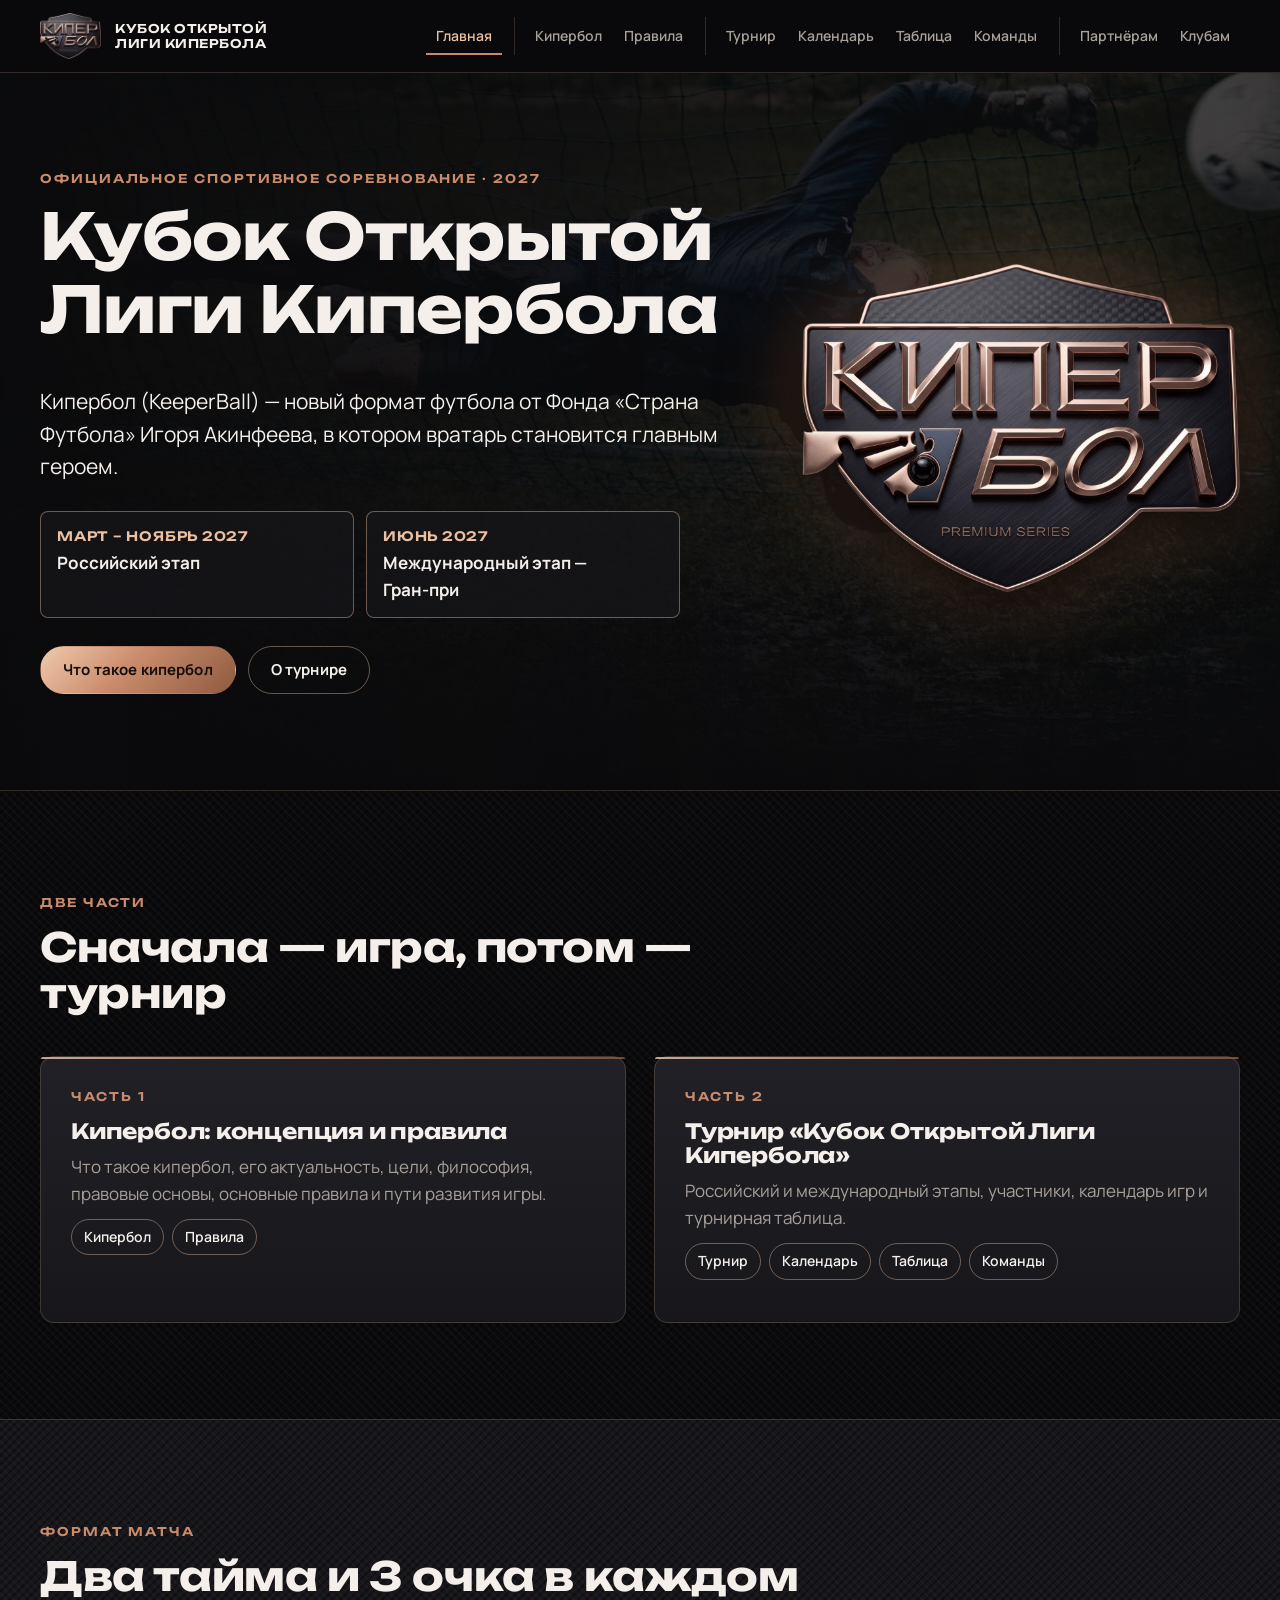
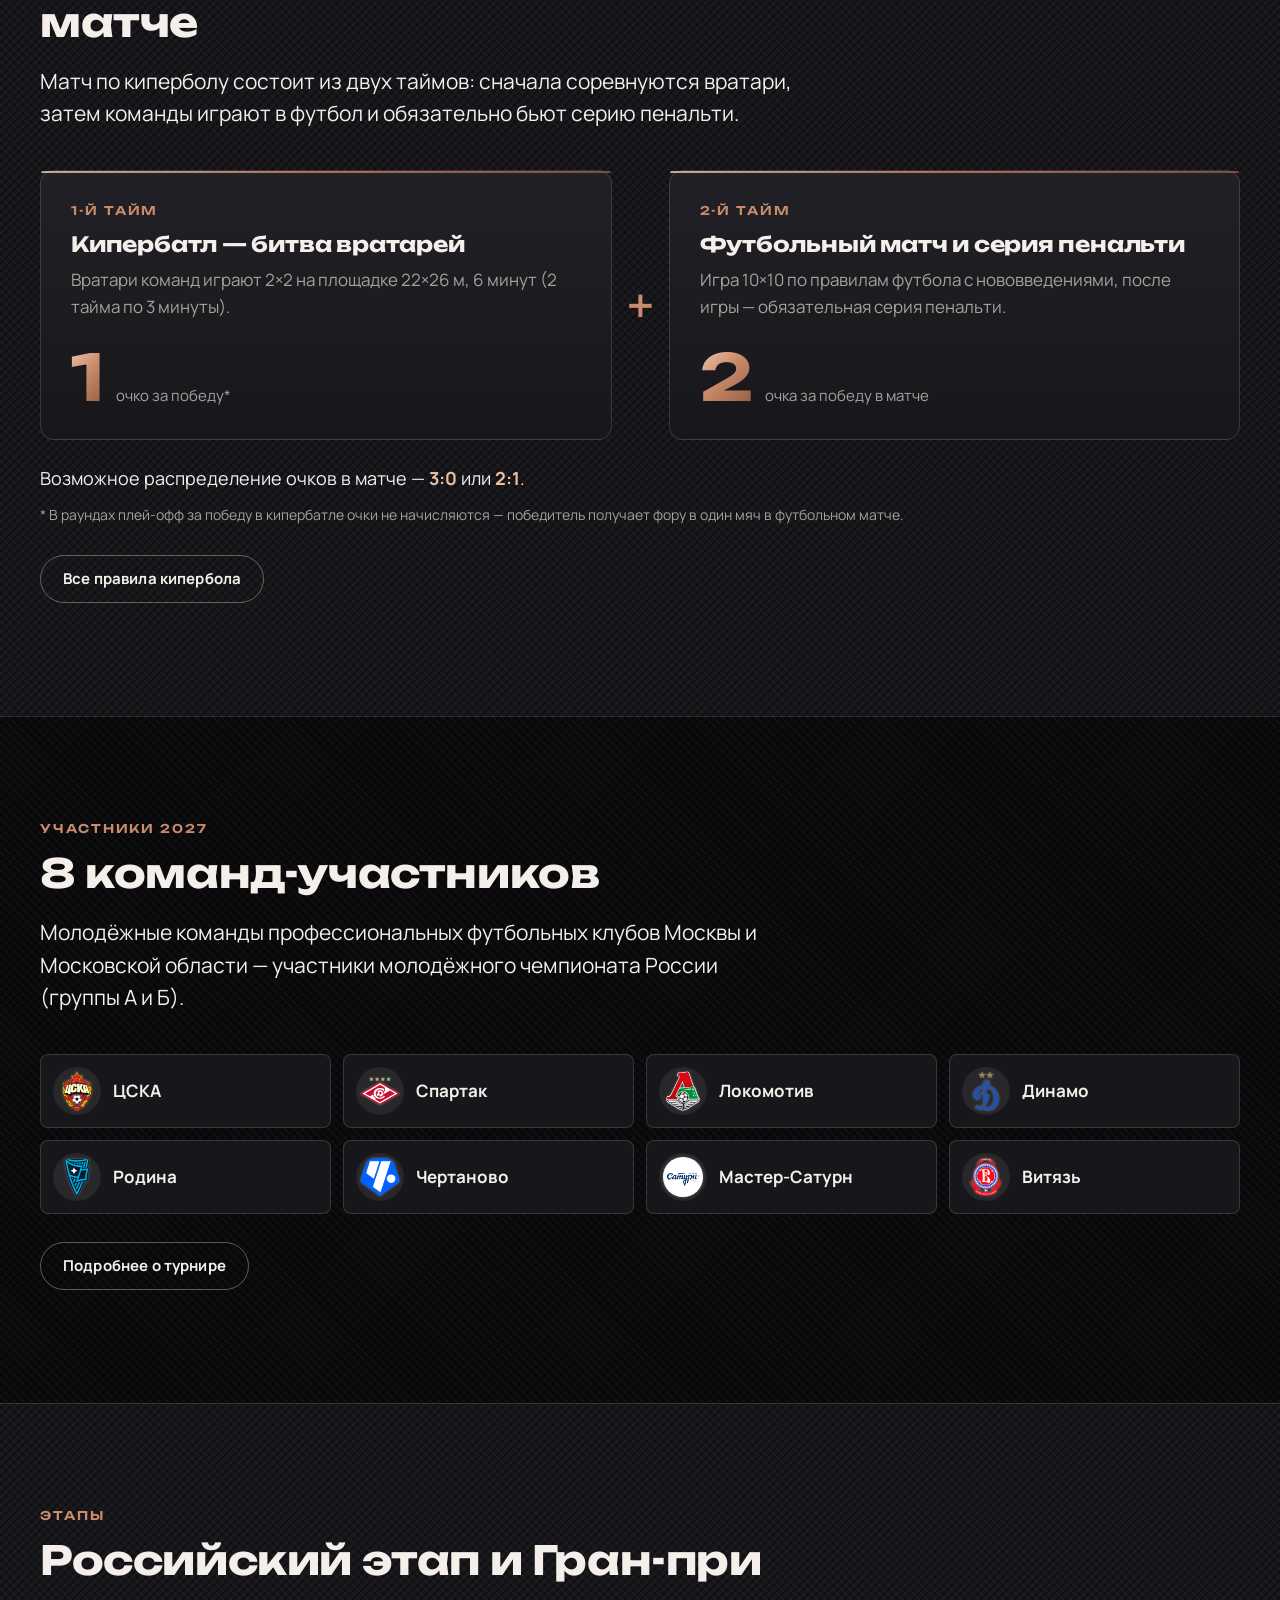
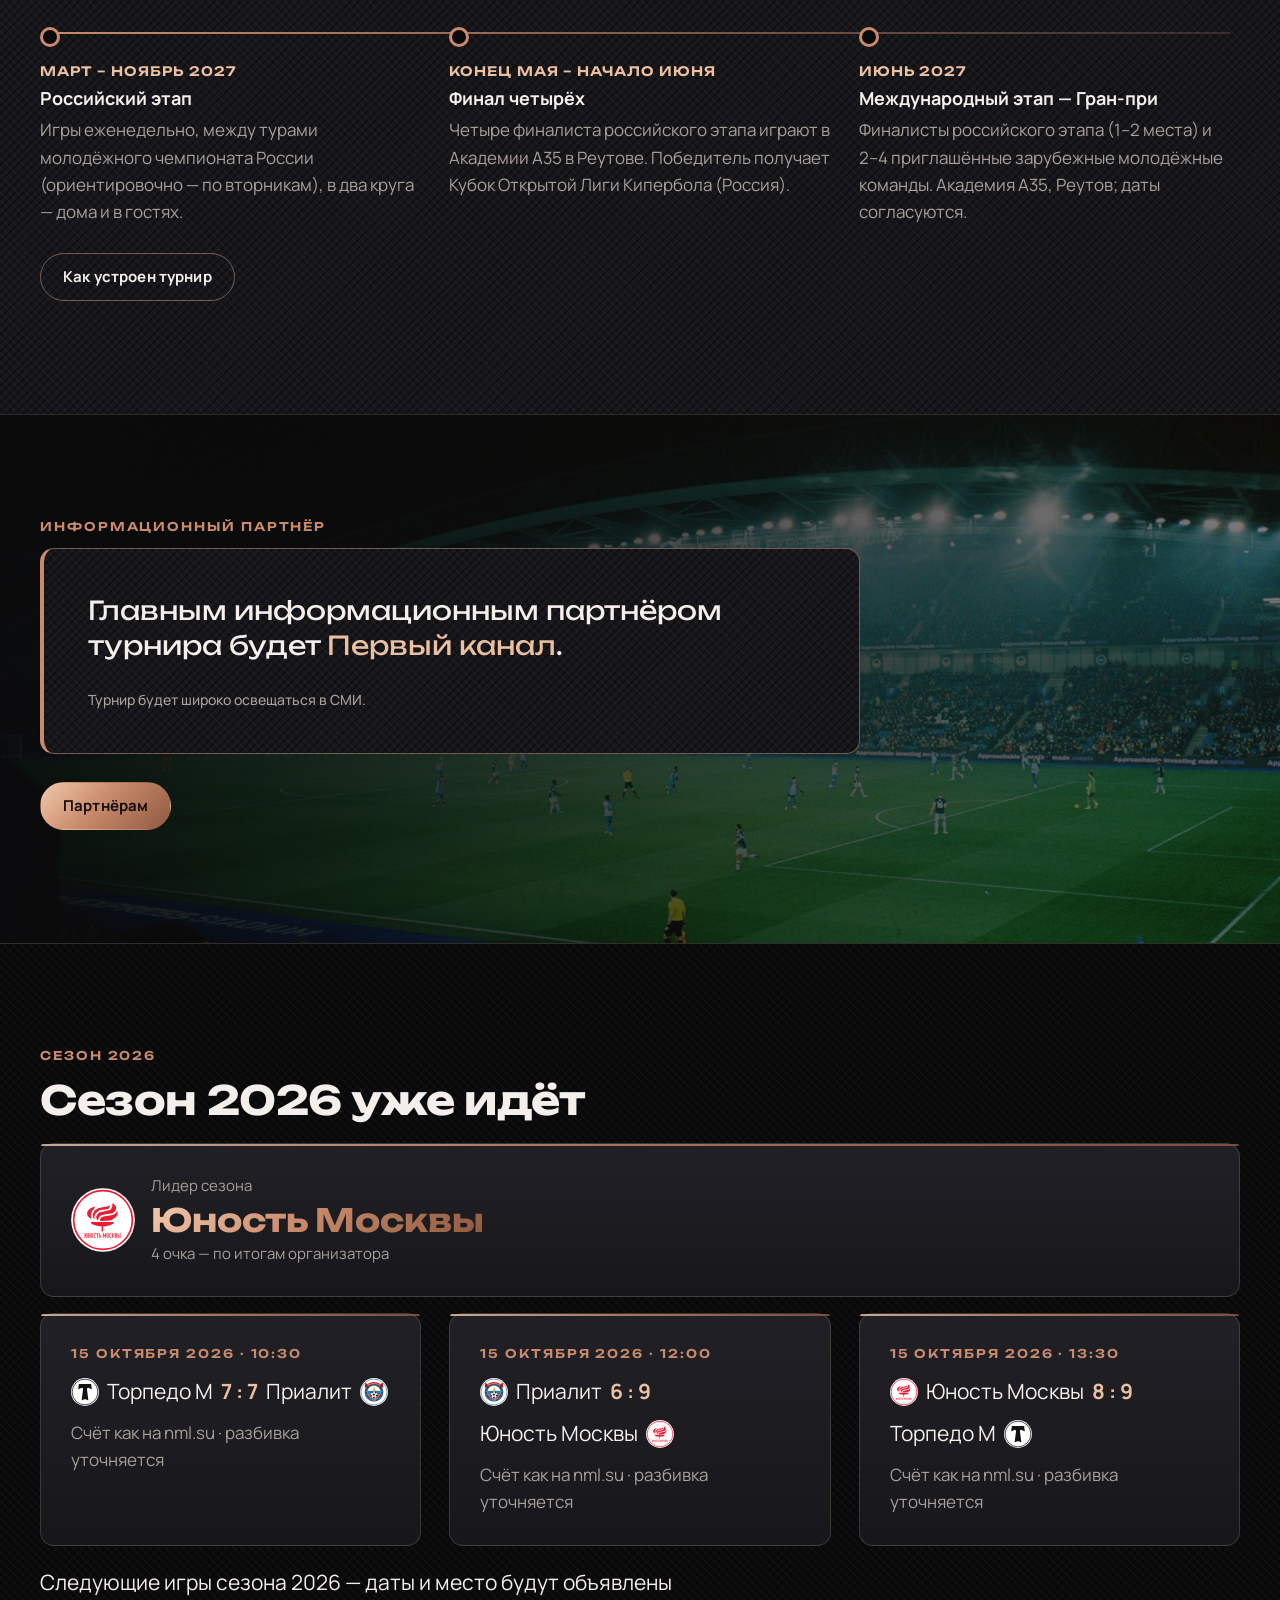
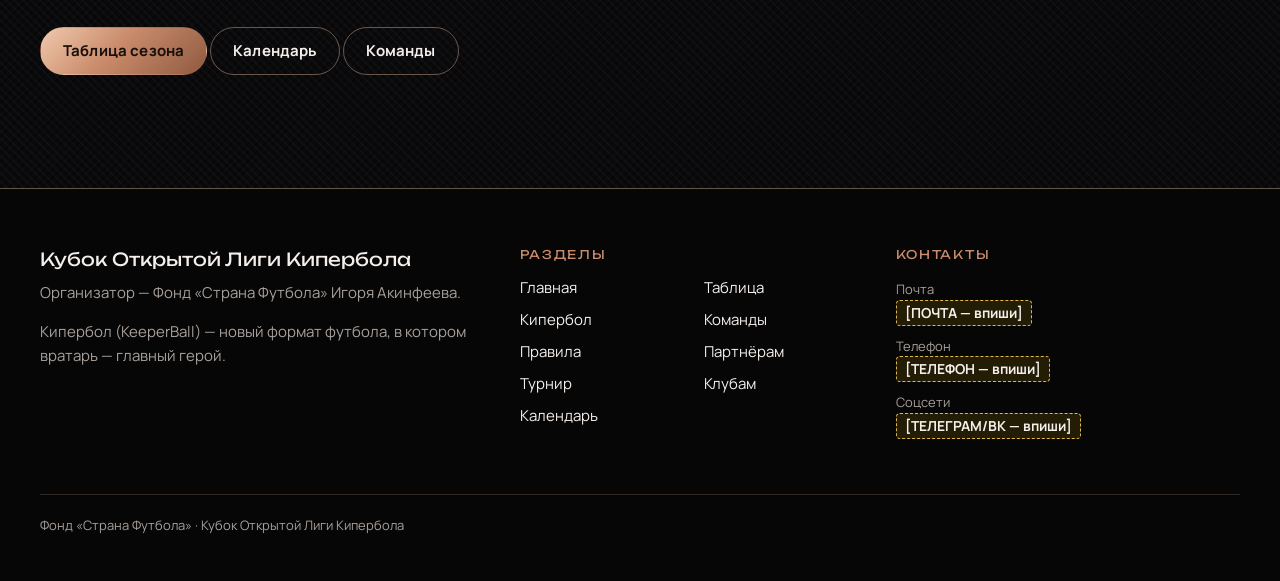
==== commit 0c8353d1: "Эмблемы клубов-участников 2027" ====
--- a/index.html
+++ b/index.html
@@ -145,14 +145,14 @@
         <p class="lead">Молодёжные команды профессиональных футбольных клубов Москвы и Московской области — участники молодёжного чемпионата России (группы А и Б).</p>
       </div>
       <ul class="home-teams">
-        <li><span class="team-mark" aria-hidden="true">Ц</span>ЦСКА</li>
-        <li><span class="team-mark" aria-hidden="true">С</span>Спартак</li>
-        <li><span class="team-mark" aria-hidden="true">Л</span>Локомотив</li>
-        <li><span class="team-mark" aria-hidden="true">Д</span>Динамо</li>
-        <li><span class="team-mark" aria-hidden="true">Р</span>Родина</li>
-        <li><span class="team-mark" aria-hidden="true">Ч</span>Чертаново</li>
-        <li><span class="team-mark" aria-hidden="true">МС</span>Мастер-Сатурн</li>
-        <li><span class="team-mark" aria-hidden="true">В</span>Витязь</li>
+        <li><img class="team-emblem" src="assets/teams/2027/cska.svg" alt="Эмблема ЦСКА" width="48" height="48" loading="lazy" decoding="async">ЦСКА</li>
+        <li><img class="team-emblem" src="assets/teams/2027/spartak.svg" alt="Эмблема Спартак" width="48" height="48" loading="lazy" decoding="async">Спартак</li>
+        <li><img class="team-emblem" src="assets/teams/2027/lokomotiv.svg" alt="Эмблема Локомотив" width="48" height="48" loading="lazy" decoding="async">Локомотив</li>
+        <li><img class="team-emblem" src="assets/teams/2027/dinamo.svg" alt="Эмблема Динамо" width="48" height="48" loading="lazy" decoding="async">Динамо</li>
+        <li><img class="team-emblem" src="assets/teams/2027/rodina.svg" alt="Эмблема Родина" width="48" height="48" loading="lazy" decoding="async">Родина</li>
+        <li><img class="team-emblem" src="assets/teams/2027/chertanovo.png" alt="Эмблема Чертаново" width="48" height="48" loading="lazy" decoding="async">Чертаново</li>
+        <li><img class="team-emblem" src="assets/teams/2027/master-saturn.png" alt="Эмблема Мастер-Сатурн" width="48" height="48" loading="lazy" decoding="async">Мастер-Сатурн</li>
+        <li><img class="team-emblem" src="assets/teams/2027/vityaz.png" alt="Эмблема Витязь" width="48" height="48" loading="lazy" decoding="async">Витязь</li>
       </ul>
       <p class="section__more"><a class="btn btn--ghost" href="turnir.html">Подробнее о турнире</a></p>
     </div>
--- a/assets/css/site.css
+++ b/assets/css/site.css
@@ -507,3 +507,22 @@
   html { scroll-behavior: auto; }
   *, *::before, *::after { transition: none !important; animation: none !important; }
 }
+
+/* ---------- Эмблемы клубов 2027 (assets/teams/2027/) ---------- */
+/* Фиксированный квадрат, эмблема вписана целиком; мягкая светлая подложка —
+   одинаковая для всех, чтобы тёмно-синие эмблемы (Динамо, Чертаново) читались на тёмном фоне. */
+.team-emblem,
+img.team-logo[src*="teams/2027/"] {
+  display: inline-block; flex-shrink: 0; box-sizing: border-box;
+  object-fit: contain; border-radius: 50%;
+  background: rgba(255,255,255,0.06);
+  filter: drop-shadow(0 0 1px rgba(255,255,255,0.35));
+}
+.team-emblem { width: 48px; height: 48px; padding: 4px; }
+img.team-logo[src*="teams/2027/"] { padding: 2px; }
+@media (max-width: 400px) { .home-teams .team-emblem, .teams-grid .team-emblem { width: 40px; height: 40px; padding: 3px; } }
+.slide .teams .team-emblem { width: clamp(48px, 3vw + 24px, 72px); height: clamp(48px, 3vw + 24px, 72px); padding: 5px; }
+@media print {
+  .team-emblem, img.team-logo[src*="teams/2027/"] { background: none !important; filter: none; }
+  .slide .teams .team-emblem { background: rgba(255,255,255,0.06) !important; filter: drop-shadow(0 0 1px rgba(255,255,255,0.35)); }
+}
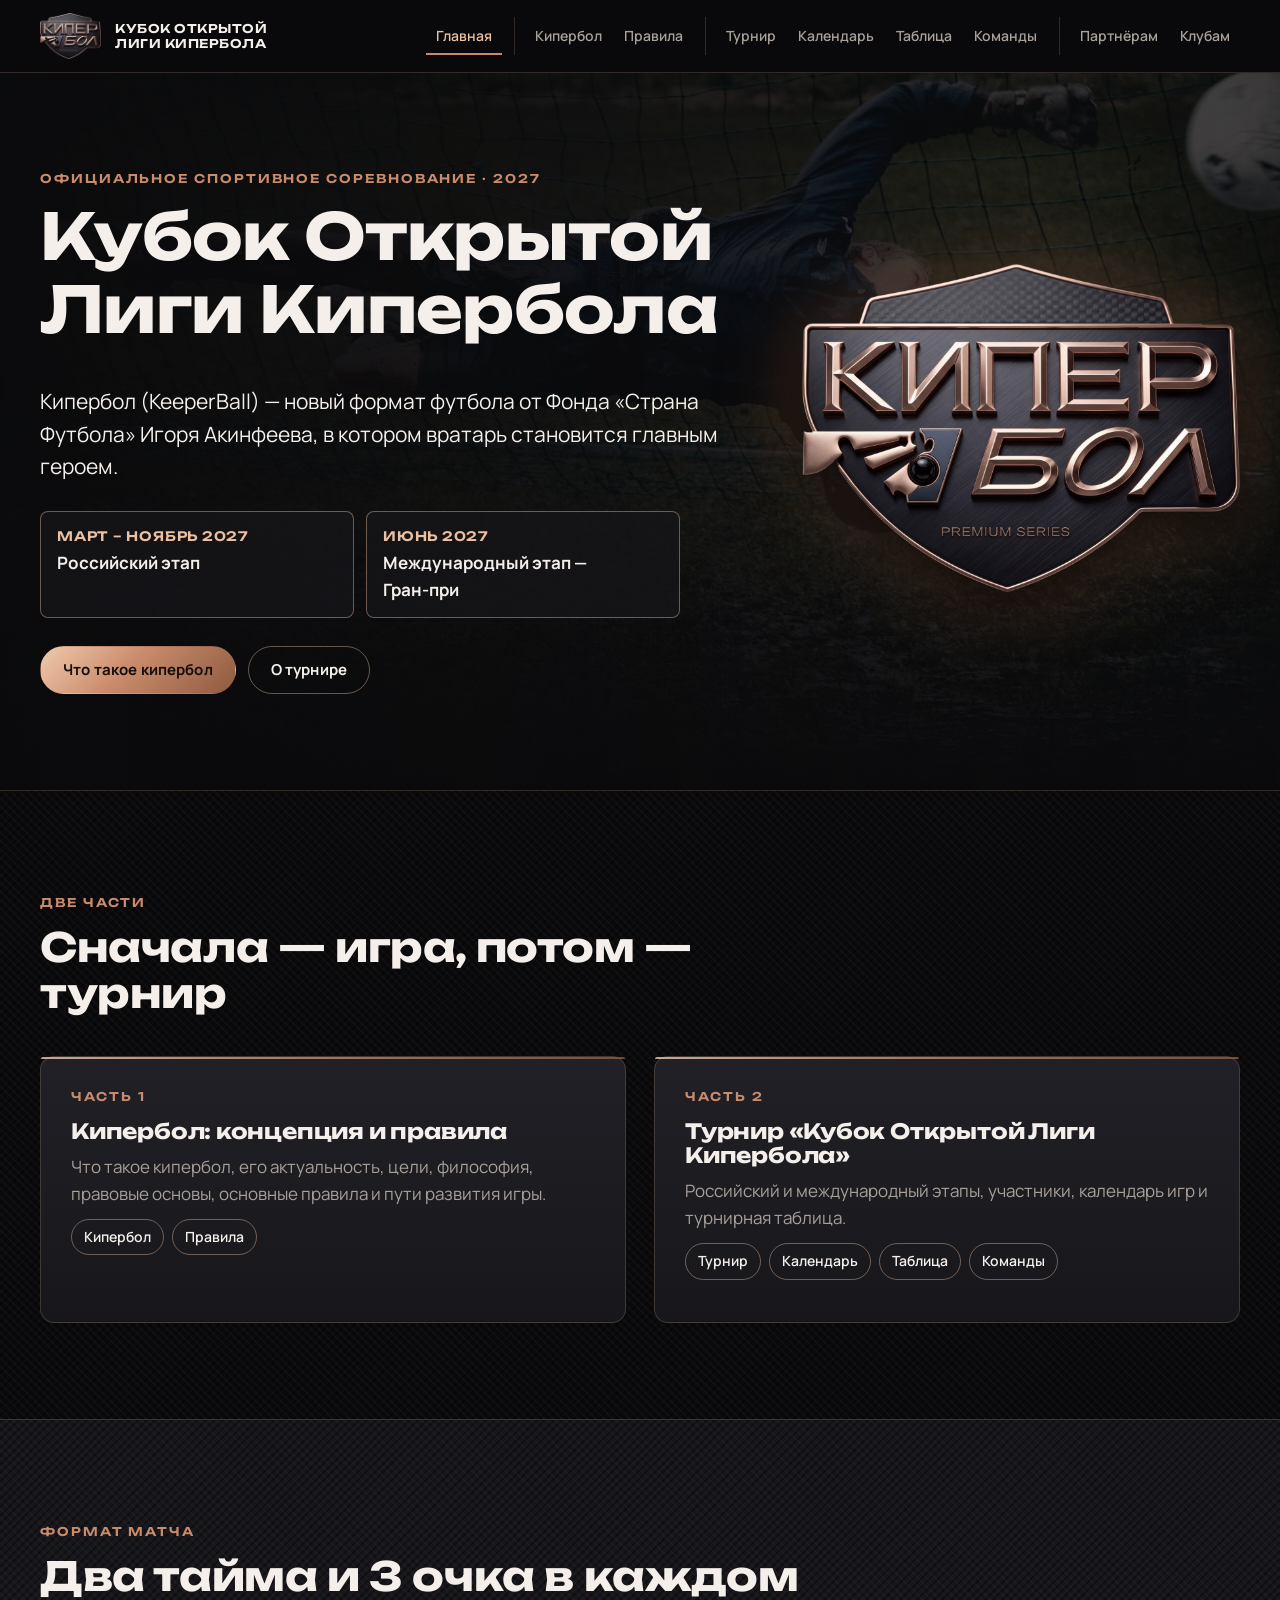
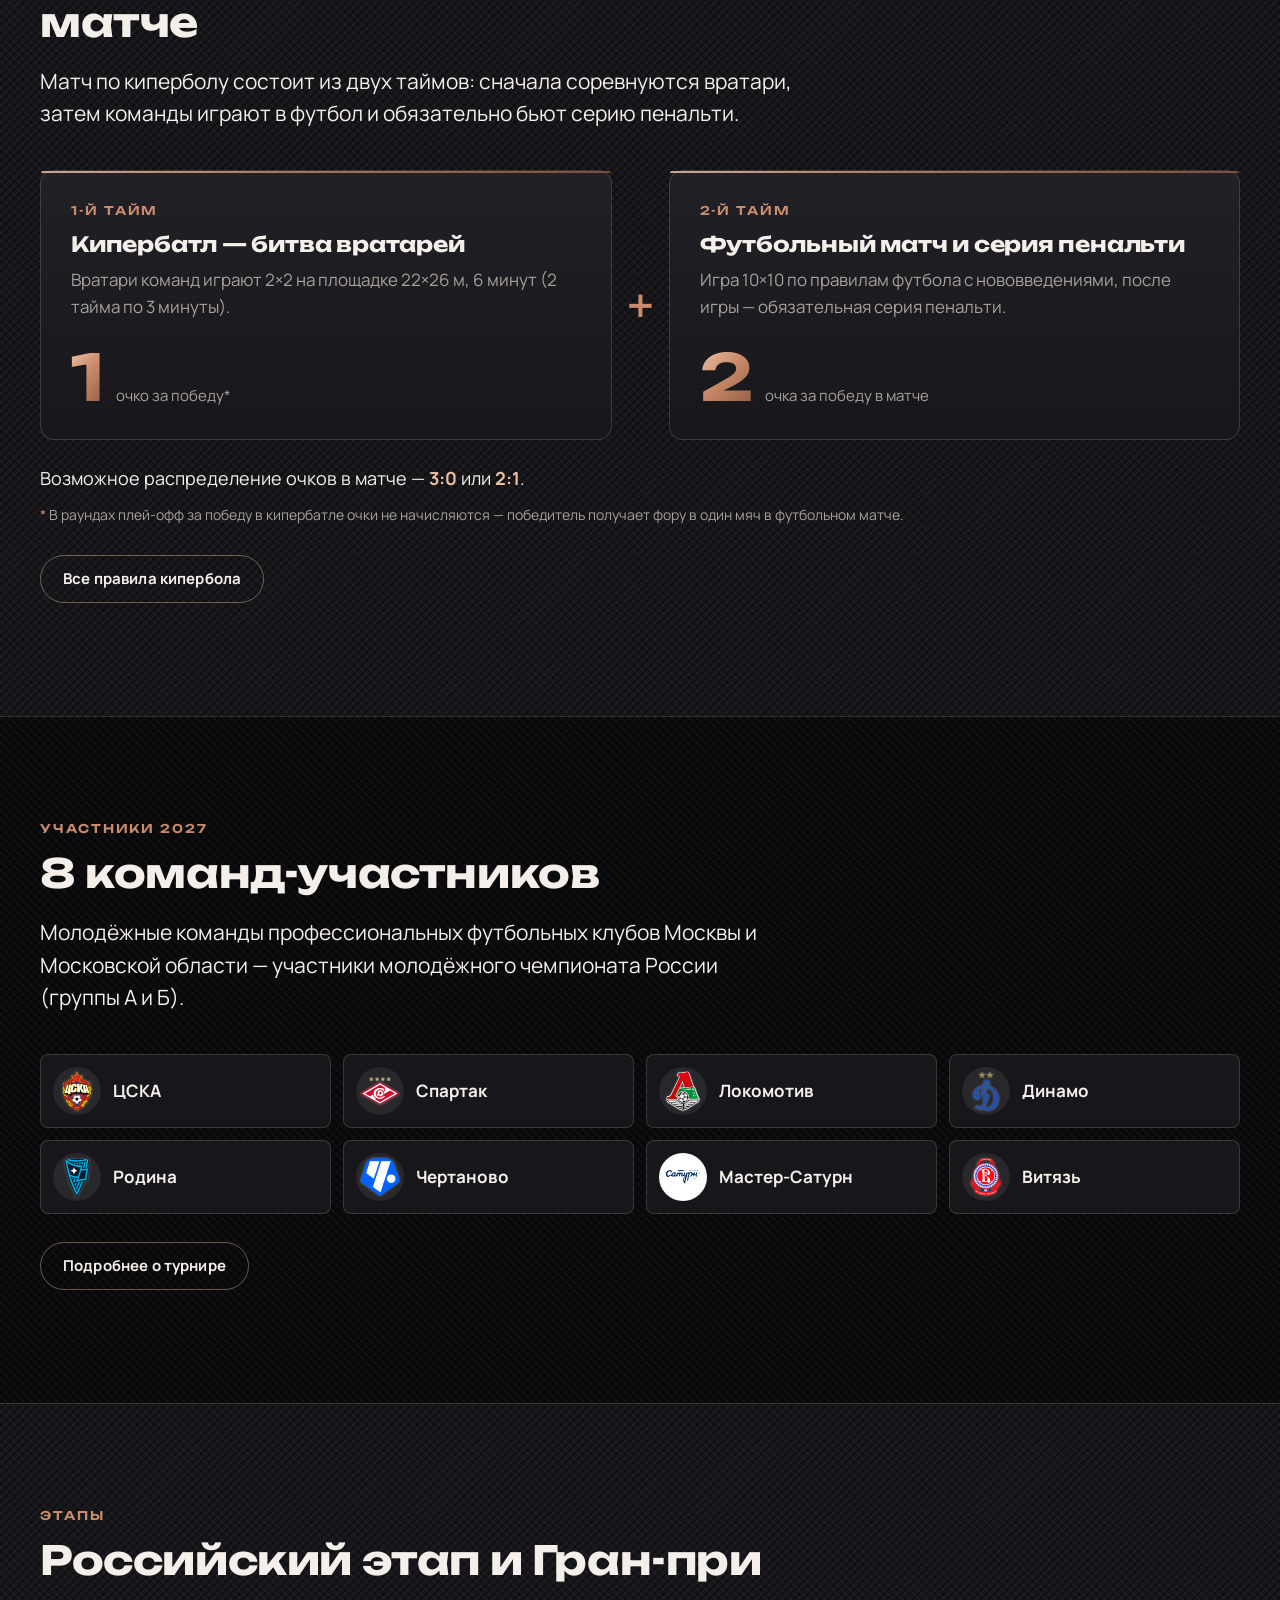
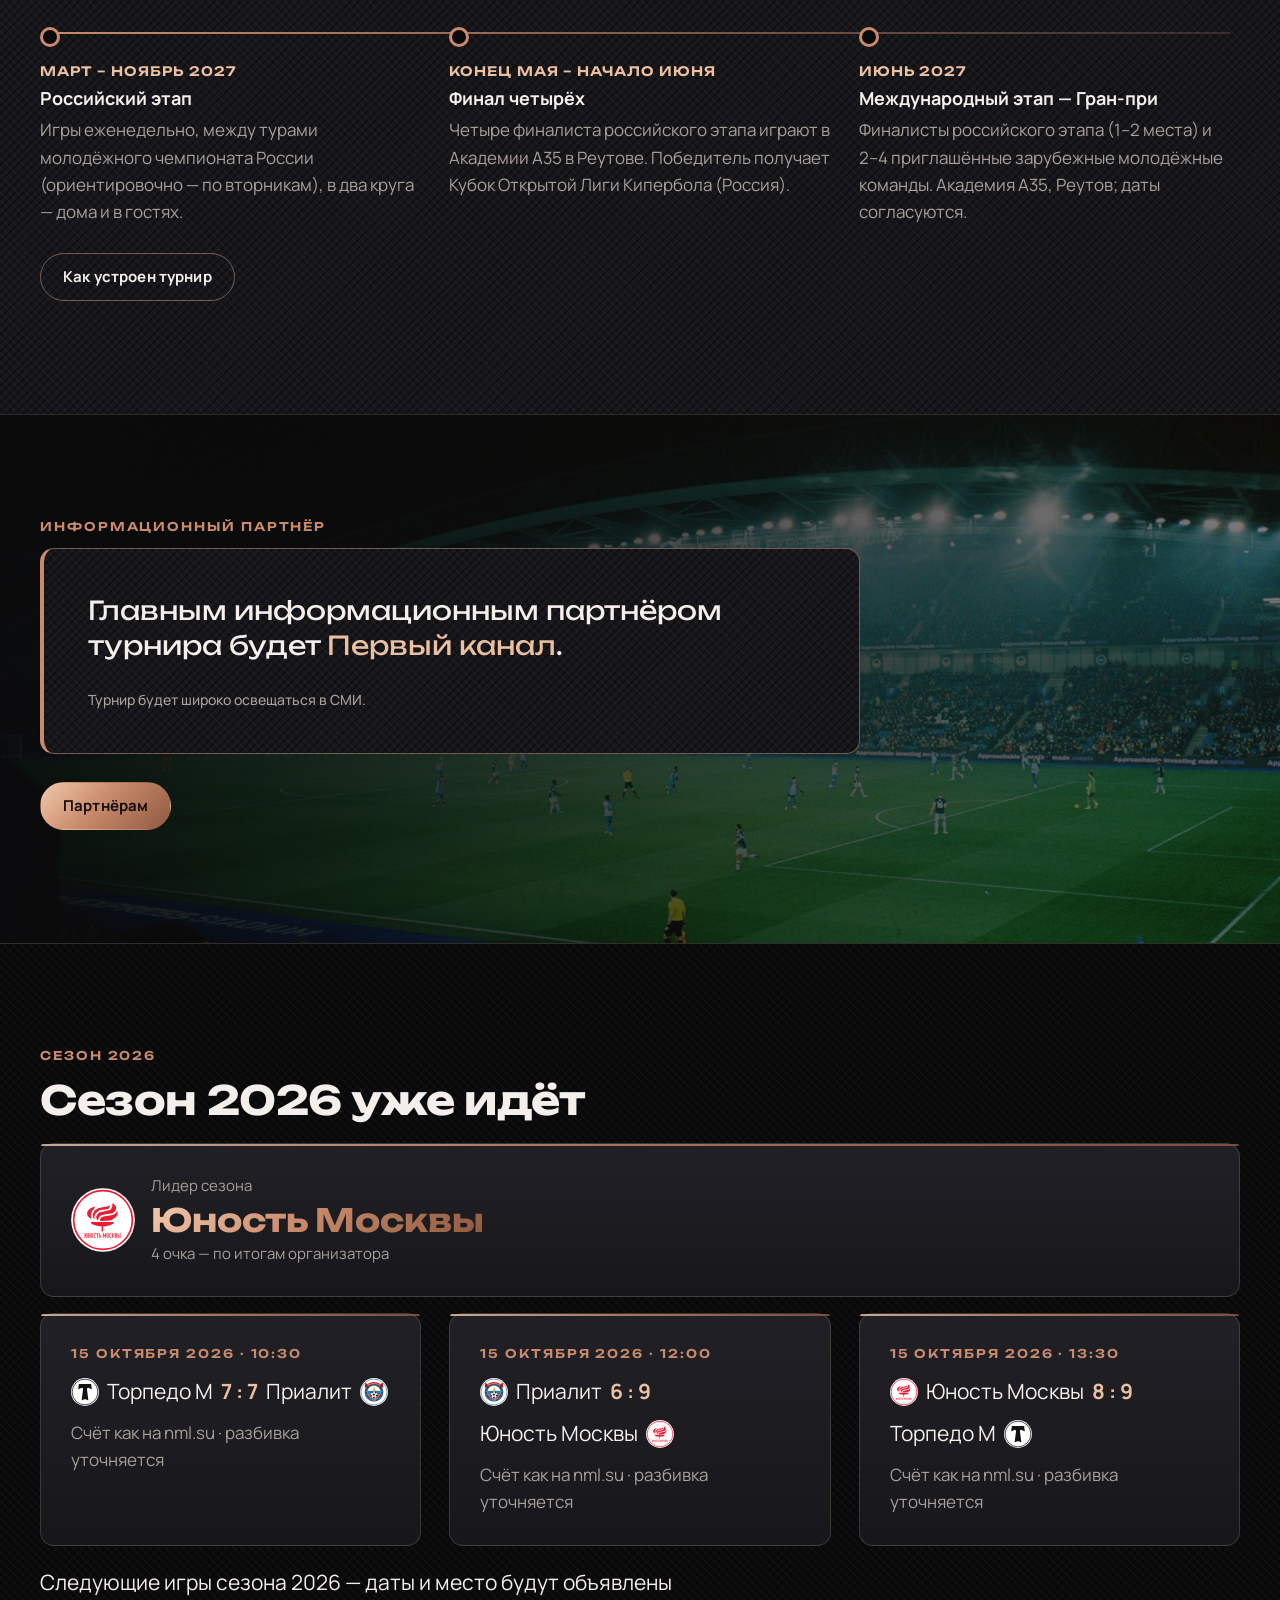
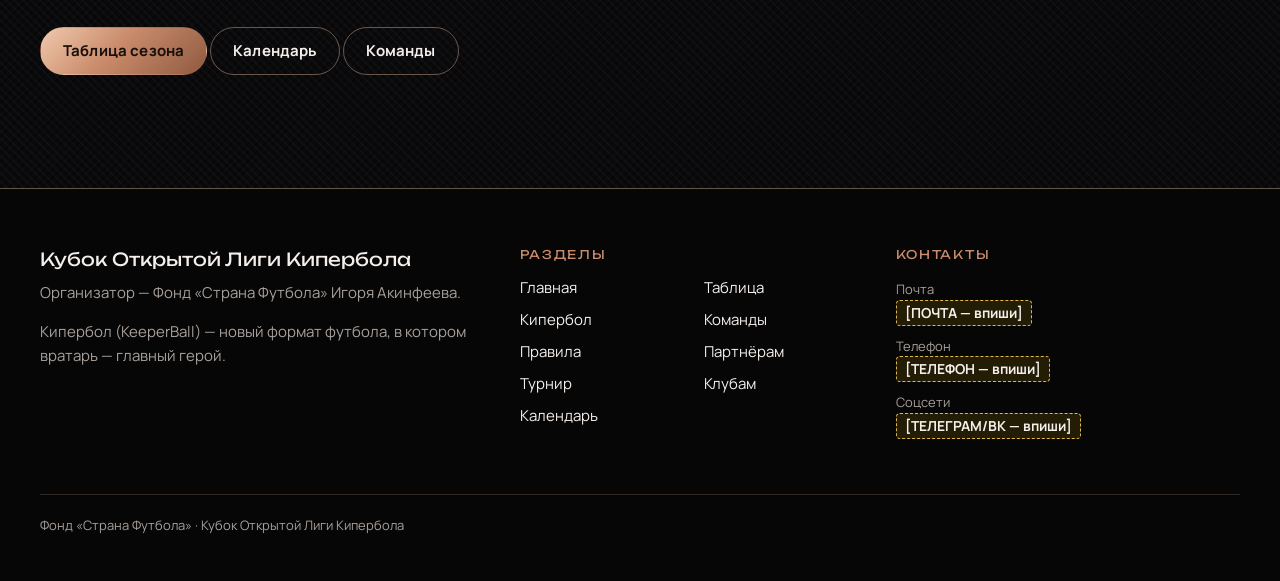
==== commit 33932f6a: "Векторные эмблемы Витязя и Мастер-Сатурна" ====
--- a/index.html
+++ b/index.html
@@ -151,8 +151,8 @@
         <li><img class="team-emblem" src="assets/teams/2027/dinamo.svg" alt="Эмблема Динамо" width="48" height="48" loading="lazy" decoding="async">Динамо</li>
         <li><img class="team-emblem" src="assets/teams/2027/rodina.svg" alt="Эмблема Родина" width="48" height="48" loading="lazy" decoding="async">Родина</li>
         <li><img class="team-emblem" src="assets/teams/2027/chertanovo.png" alt="Эмблема Чертаново" width="48" height="48" loading="lazy" decoding="async">Чертаново</li>
-        <li><img class="team-emblem" src="assets/teams/2027/master-saturn.png" alt="Эмблема Мастер-Сатурн" width="48" height="48" loading="lazy" decoding="async">Мастер-Сатурн</li>
-        <li><img class="team-emblem" src="assets/teams/2027/vityaz.png" alt="Эмблема Витязь" width="48" height="48" loading="lazy" decoding="async">Витязь</li>
+        <li><img class="team-emblem" src="assets/teams/2027/master-saturn.svg" alt="Эмблема Мастер-Сатурн" width="48" height="48" loading="lazy" decoding="async">Мастер-Сатурн</li>
+        <li><img class="team-emblem" src="assets/teams/2027/vityaz.svg" alt="Эмблема Витязь" width="48" height="48" loading="lazy" decoding="async">Витязь</li>
       </ul>
       <p class="section__more"><a class="btn btn--ghost" href="turnir.html">Подробнее о турнире</a></p>
     </div>
--- a/assets/css/site.css
+++ b/assets/css/site.css
@@ -526,3 +526,7 @@
   .team-emblem, img.team-logo[src*="teams/2027/"] { background: none !important; filter: none; }
   .slide .teams .team-emblem { background: rgba(255,255,255,0.06) !important; filter: drop-shadow(0 0 1px rgba(255,255,255,0.35)); }
 }
+/* Мастер-Сатурн — тёмно-синий шрифтовой знак: белый кружок, как в оригинале */
+img.team-emblem[src*="master-saturn"],
+img.team-logo[src*="master-saturn"] { background: #fff !important; padding: 6px; filter: none; }
+@media print { img.team-emblem[src*="master-saturn"], img.team-logo[src*="master-saturn"] { background: #fff !important; } }
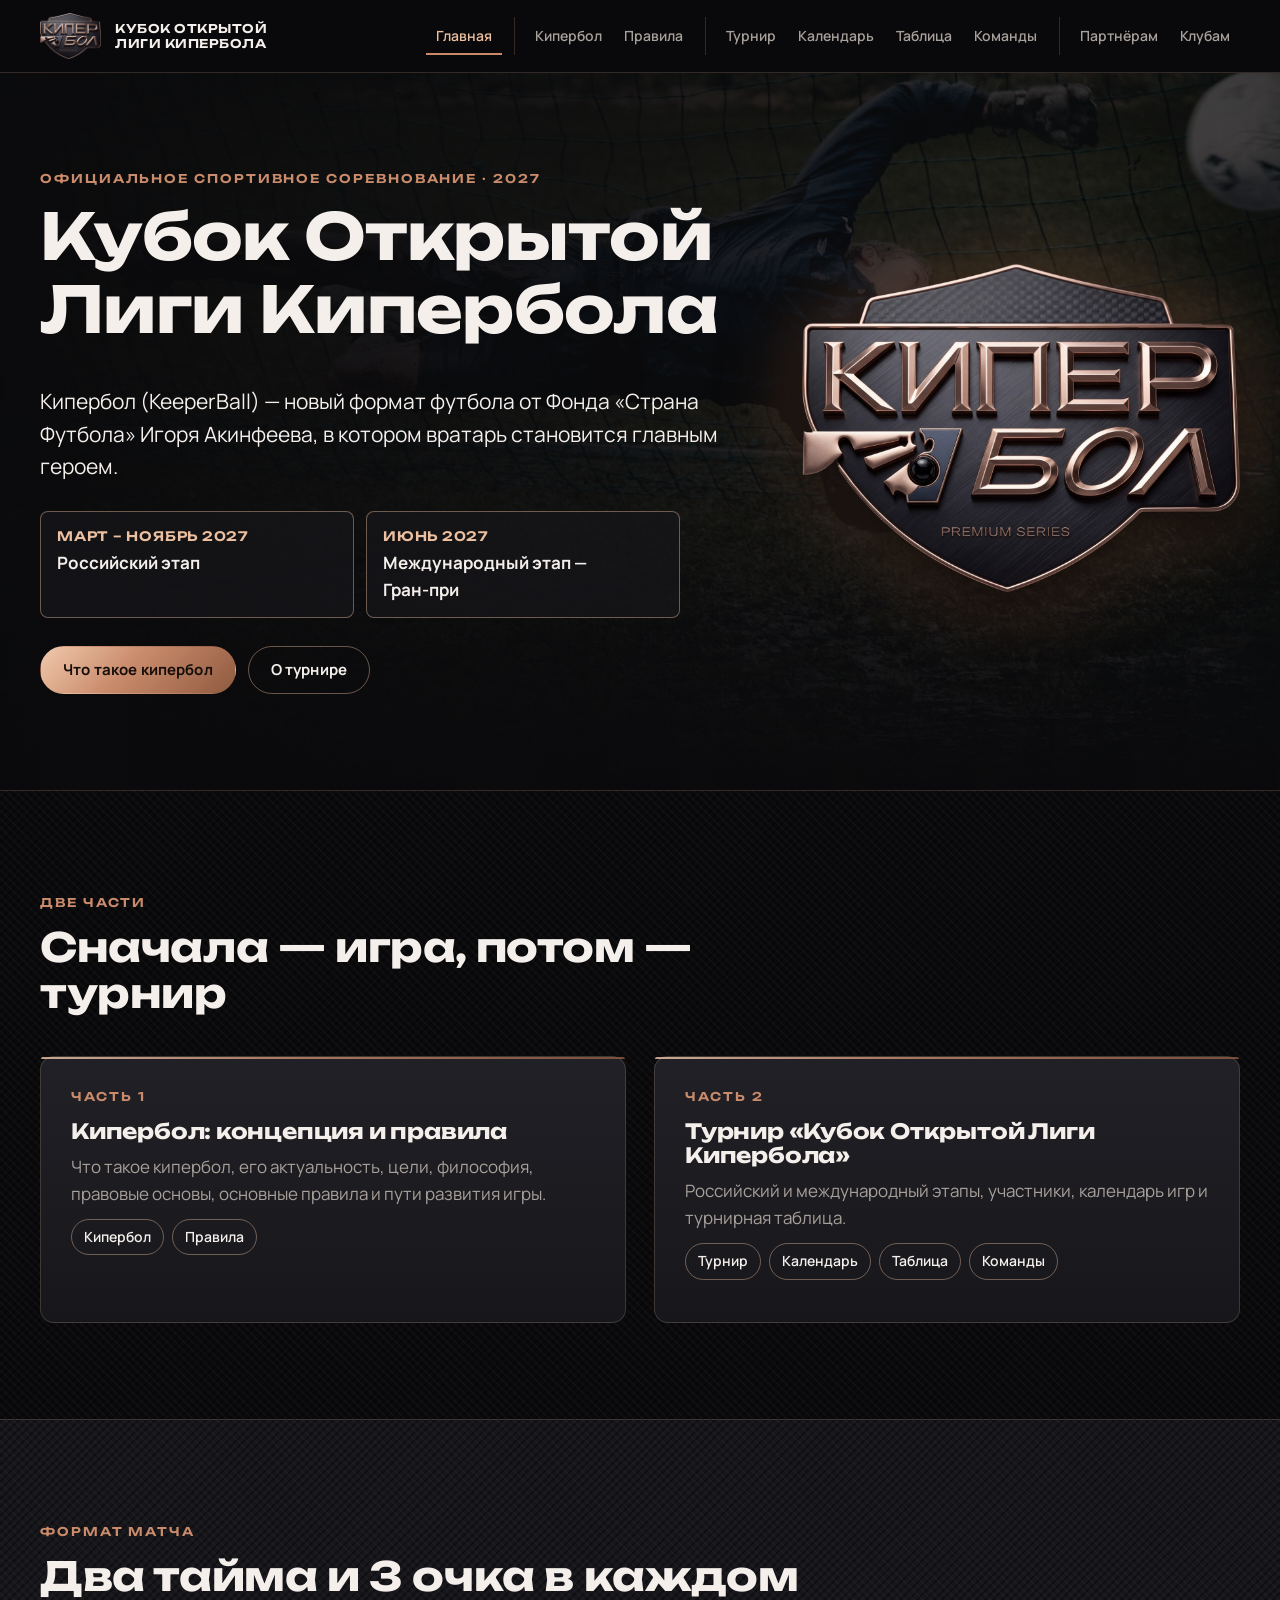
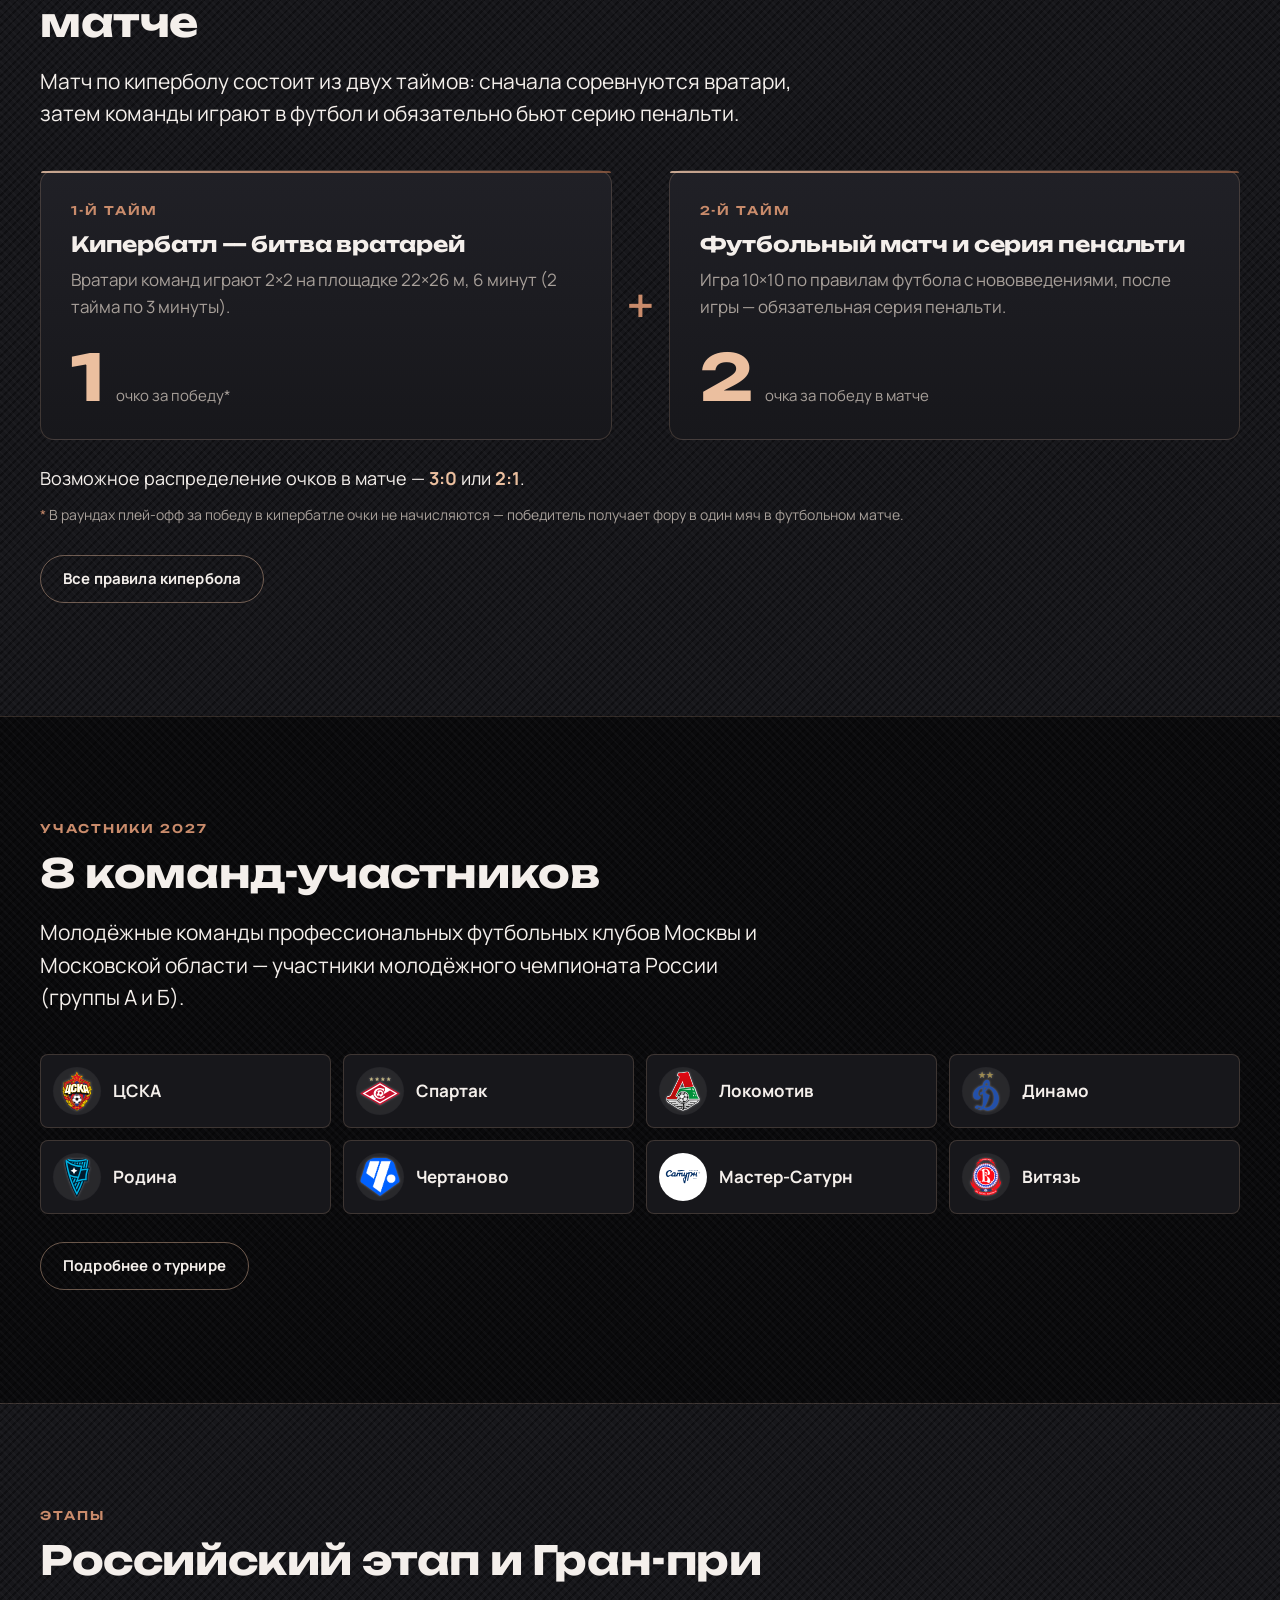
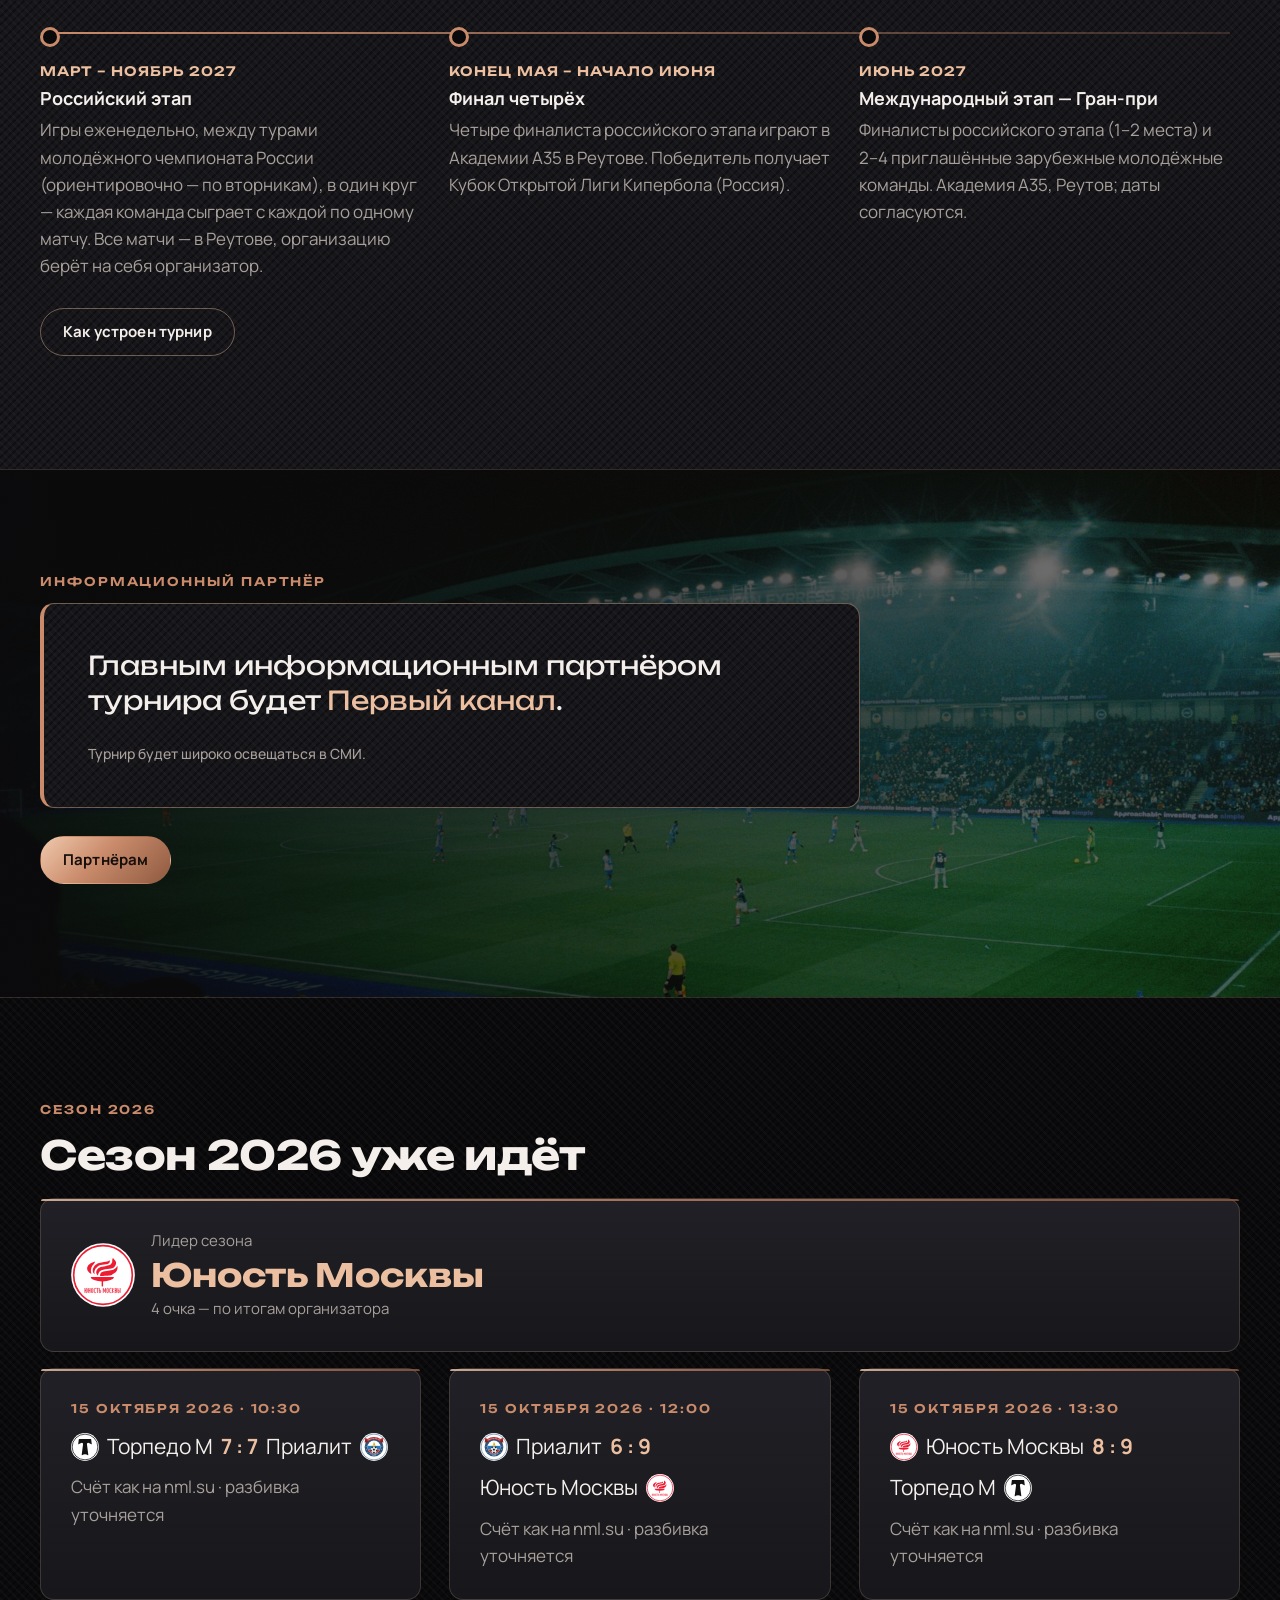
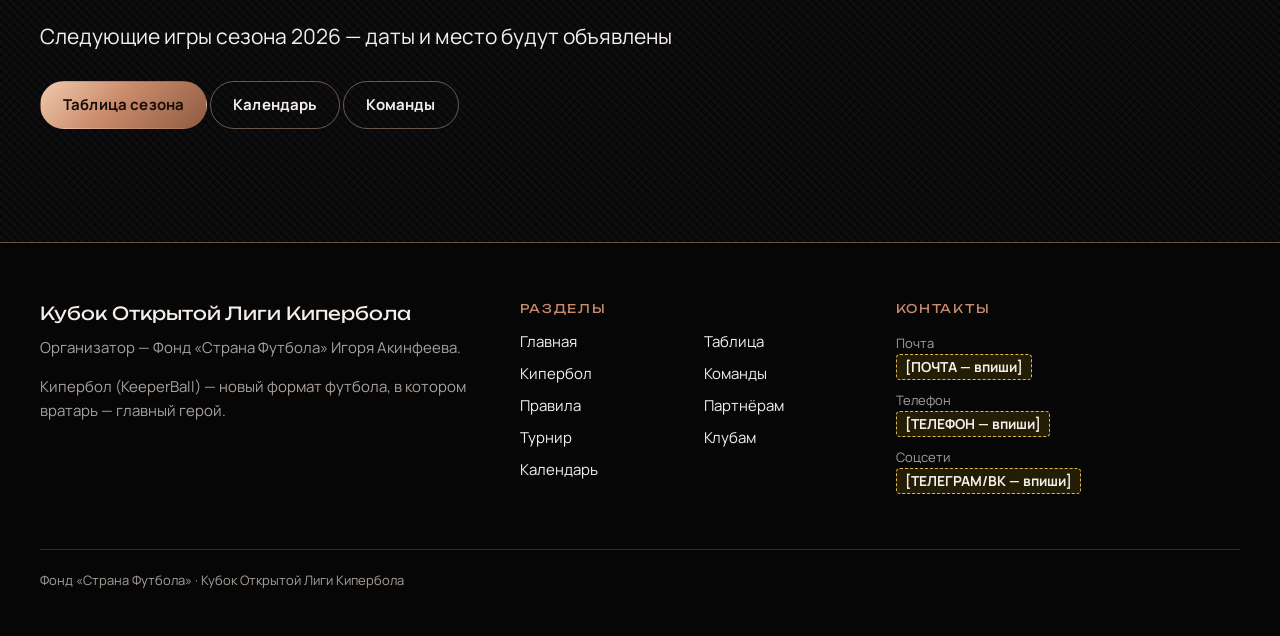
==== commit 8141db1f: "Обновление сайта: презентация для клубов, один круг, все матчи в Реутове" ====
--- a/index.html
+++ b/index.html
@@ -168,7 +168,7 @@
         <li class="timeline__item">
           <span class="timeline__date">Март – ноябрь 2027</span>
           <span class="timeline__title">Российский этап</span>
-          <p class="timeline__text">Игры еженедельно, между турами молодёжного чемпионата России (ориентировочно — по вторникам), в два круга — дома и в гостях.</p>
+          <p class="timeline__text">Игры еженедельно, между турами молодёжного чемпионата России (ориентировочно — по вторникам), в один круг — каждая команда сыграет с каждой по одному матчу. Все матчи — в Реутове, организацию берёт на себя организатор.</p>
         </li>
         <li class="timeline__item">
           <span class="timeline__date">Конец мая – начало июня</span>
--- a/assets/css/site.css
+++ b/assets/css/site.css
@@ -271,8 +271,7 @@
 .stat__value {
   font-family: var(--font-display); font-weight: 700;
   font-size: clamp(36px, 6vw, 64px); line-height: 1;
-  background: var(--g-copper); -webkit-background-clip: text; background-clip: text;
-  color: var(--c-copper-light); -webkit-text-fill-color: transparent;
+  color: var(--c-copper-light);
 }
 .stat__label { color: var(--c-muted); font-size: 15px; }
 
@@ -476,6 +475,13 @@
 /* ---------- Печать (A4, без меню, светлый фон) ---------- */
 @media print {
   @page { size: A4; margin: 16mm 14mm; }
+  /* В PDF — сплошной цвет вместо градиента по буквам: градиент с обрезкой
+     по глифам iOS рисует через раз (число то пропадает, то идёт плашкой). */
+  .stat__value {
+    background: none; color: var(--c-copper);
+    -webkit-background-clip: border-box; background-clip: border-box;
+    -webkit-text-fill-color: var(--c-copper);
+  }
   :root {
     --c-bg: #fff; --c-surface: #fff; --c-surface-2: #f6f1ee;
     --c-text: #111; --c-muted: #444; --c-line: #d9cfc9; --c-line-strong: #b9a79c;
@@ -529,4 +535,9 @@
 /* Мастер-Сатурн — тёмно-синий шрифтовой знак: белый кружок, как в оригинале */
 img.team-emblem[src*="master-saturn"],
 img.team-logo[src*="master-saturn"] { background: #fff !important; padding: 6px; filter: none; }
-@media print { img.team-emblem[src*="master-saturn"], img.team-logo[src*="master-saturn"] { background: #fff !important; } }
+@media print {
+  img.team-emblem[src*="master-saturn"], img.team-logo[src*="master-saturn"] { background: #fff !important; }
+  /* На слайдах общее правило эмблем перебивает по весу — тёмно-синий знак
+     сливался с фоном. Белый кружок нужен именно ему. */
+  .slide .teams img.team-emblem[src*="master-saturn"] { background: #fff !important; }
+}
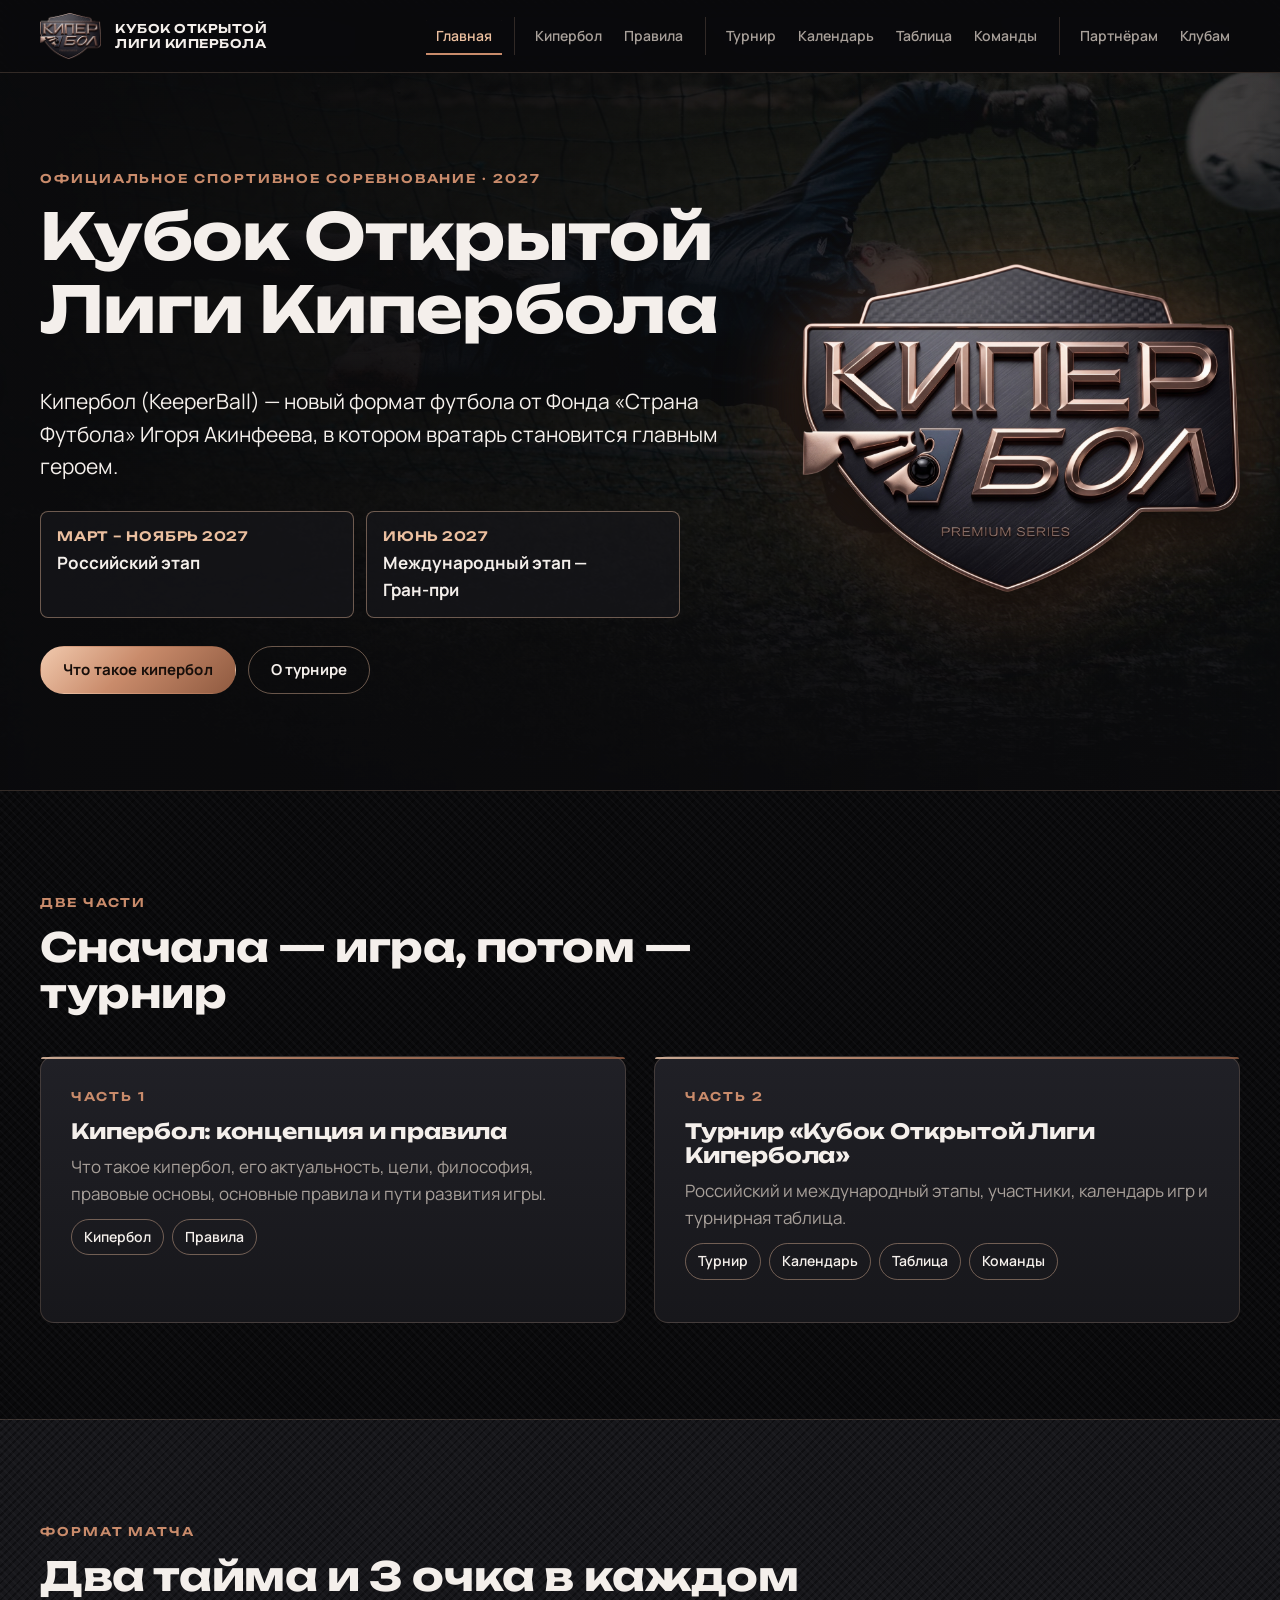
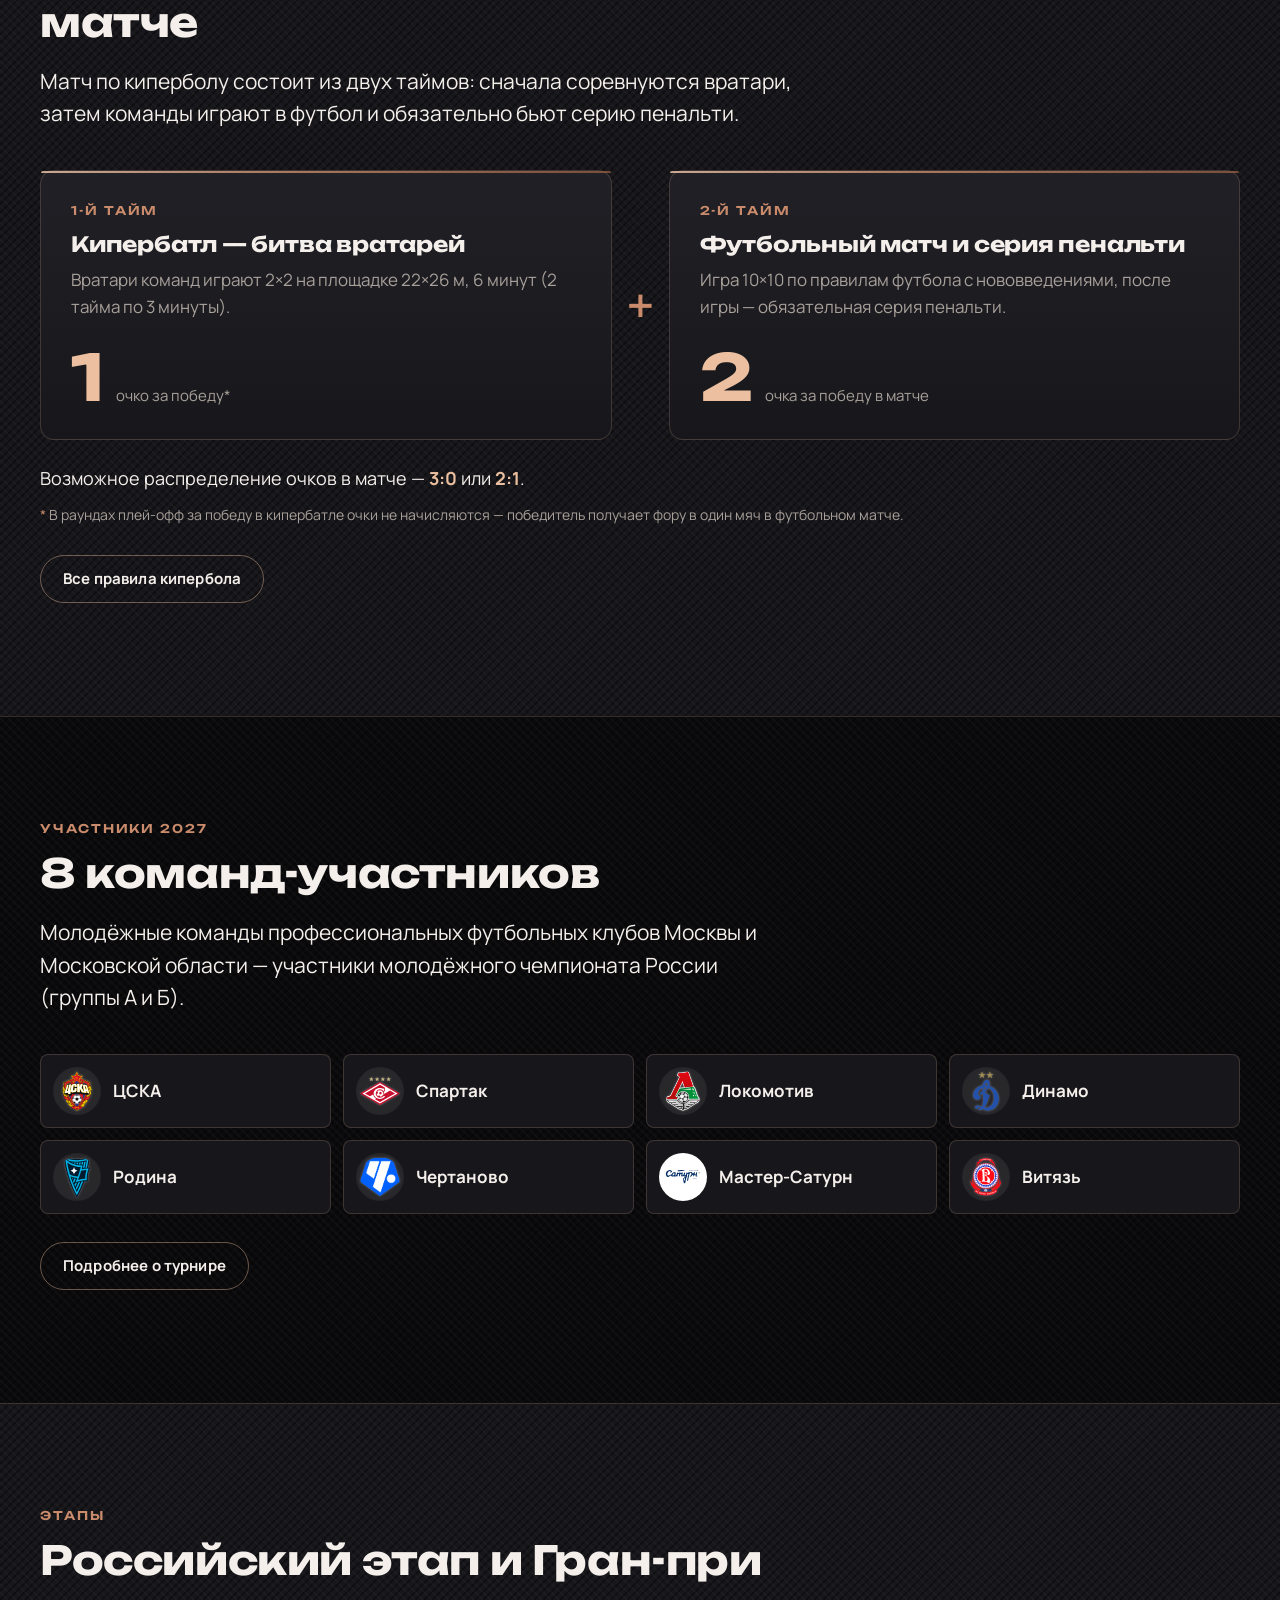
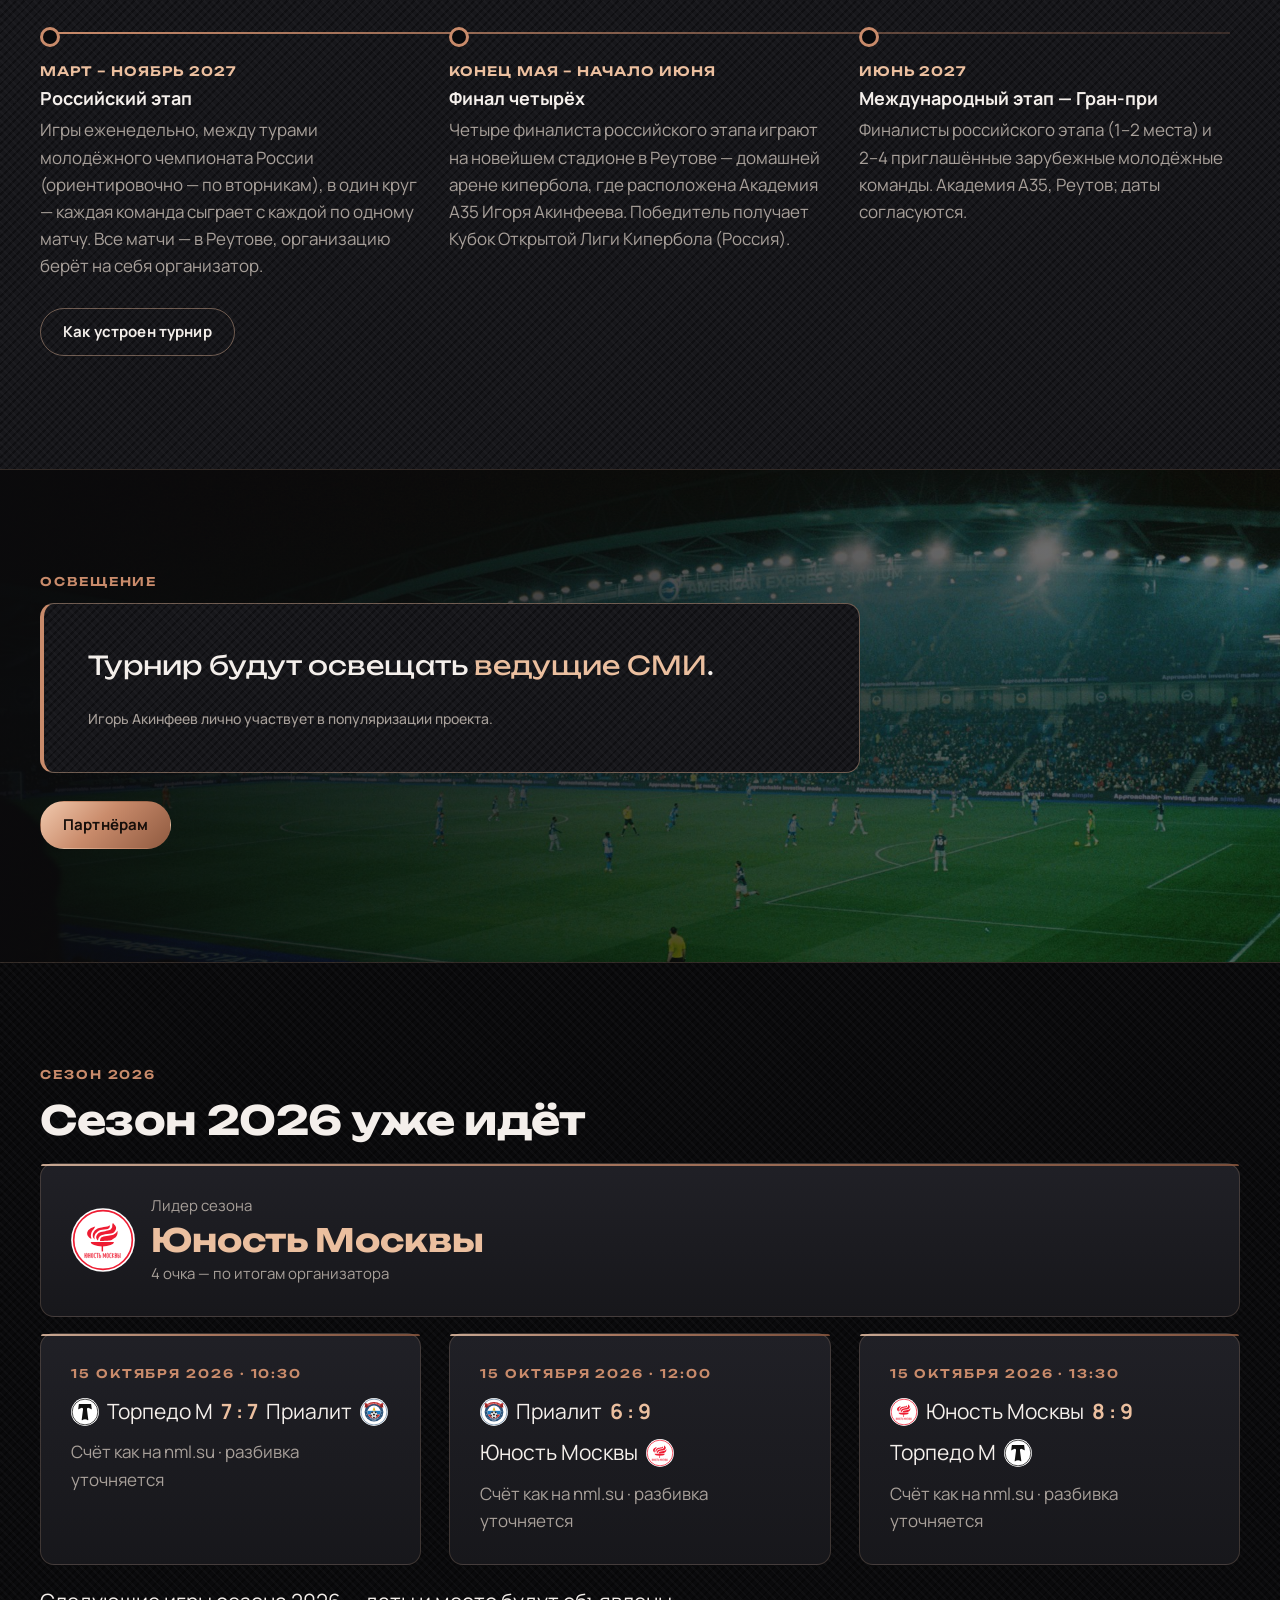
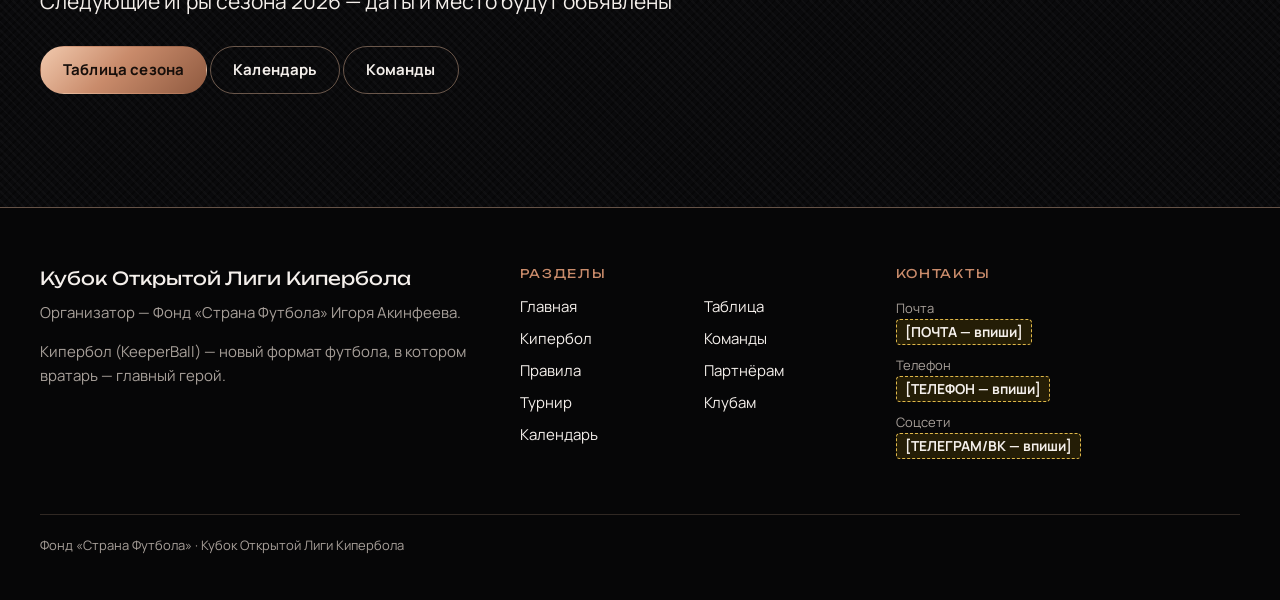
==== commit 2cb740c1: "Сайт: правки из презентации для клубов" ====
--- a/index.html
+++ b/index.html
@@ -173,7 +173,7 @@
         <li class="timeline__item">
           <span class="timeline__date">Конец мая – начало июня</span>
           <span class="timeline__title">Финал четырёх</span>
-          <p class="timeline__text">Четыре финалиста российского этапа играют в Академии А35 в Реутове. Победитель получает Кубок Открытой Лиги Кипербола (Россия).</p>
+          <p class="timeline__text">Четыре финалиста российского этапа играют на новейшем стадионе в Реутове — домашней арене кипербола, где расположена Академия А35 Игоря Акинфеева. Победитель получает Кубок Открытой Лиги Кипербола (Россия).</p>
         </li>
         <li class="timeline__item">
           <span class="timeline__date">Июнь 2027</span>
@@ -190,11 +190,11 @@
       <img src="assets/photos/stadium-night.jpg" alt="" width="1920" height="1286">
     </div>
     <div class="wrap">
-      <p class="eyebrow">Информационный партнёр</p>
-      <h2 class="visually-hidden" id="media-title">Первый канал</h2>
+      <p class="eyebrow">Освещение</p>
+      <h2 class="visually-hidden" id="media-title">Освещение турнира</h2>
       <blockquote class="callout">
-        <p>Главным информационным партнёром турнира будет <span class="copper">Первый канал</span>.</p>
-        <small>Турнир будет широко освещаться в СМИ.</small>
+        <p>Турнир будут освещать <span class="copper">ведущие СМИ</span>.</p>
+        <small>Игорь Акинфеев лично участвует в популяризации проекта.</small>
       </blockquote>
       <p class="section__more"><a class="btn btn--primary" href="partneram.html">Партнёрам</a></p>
     </div>
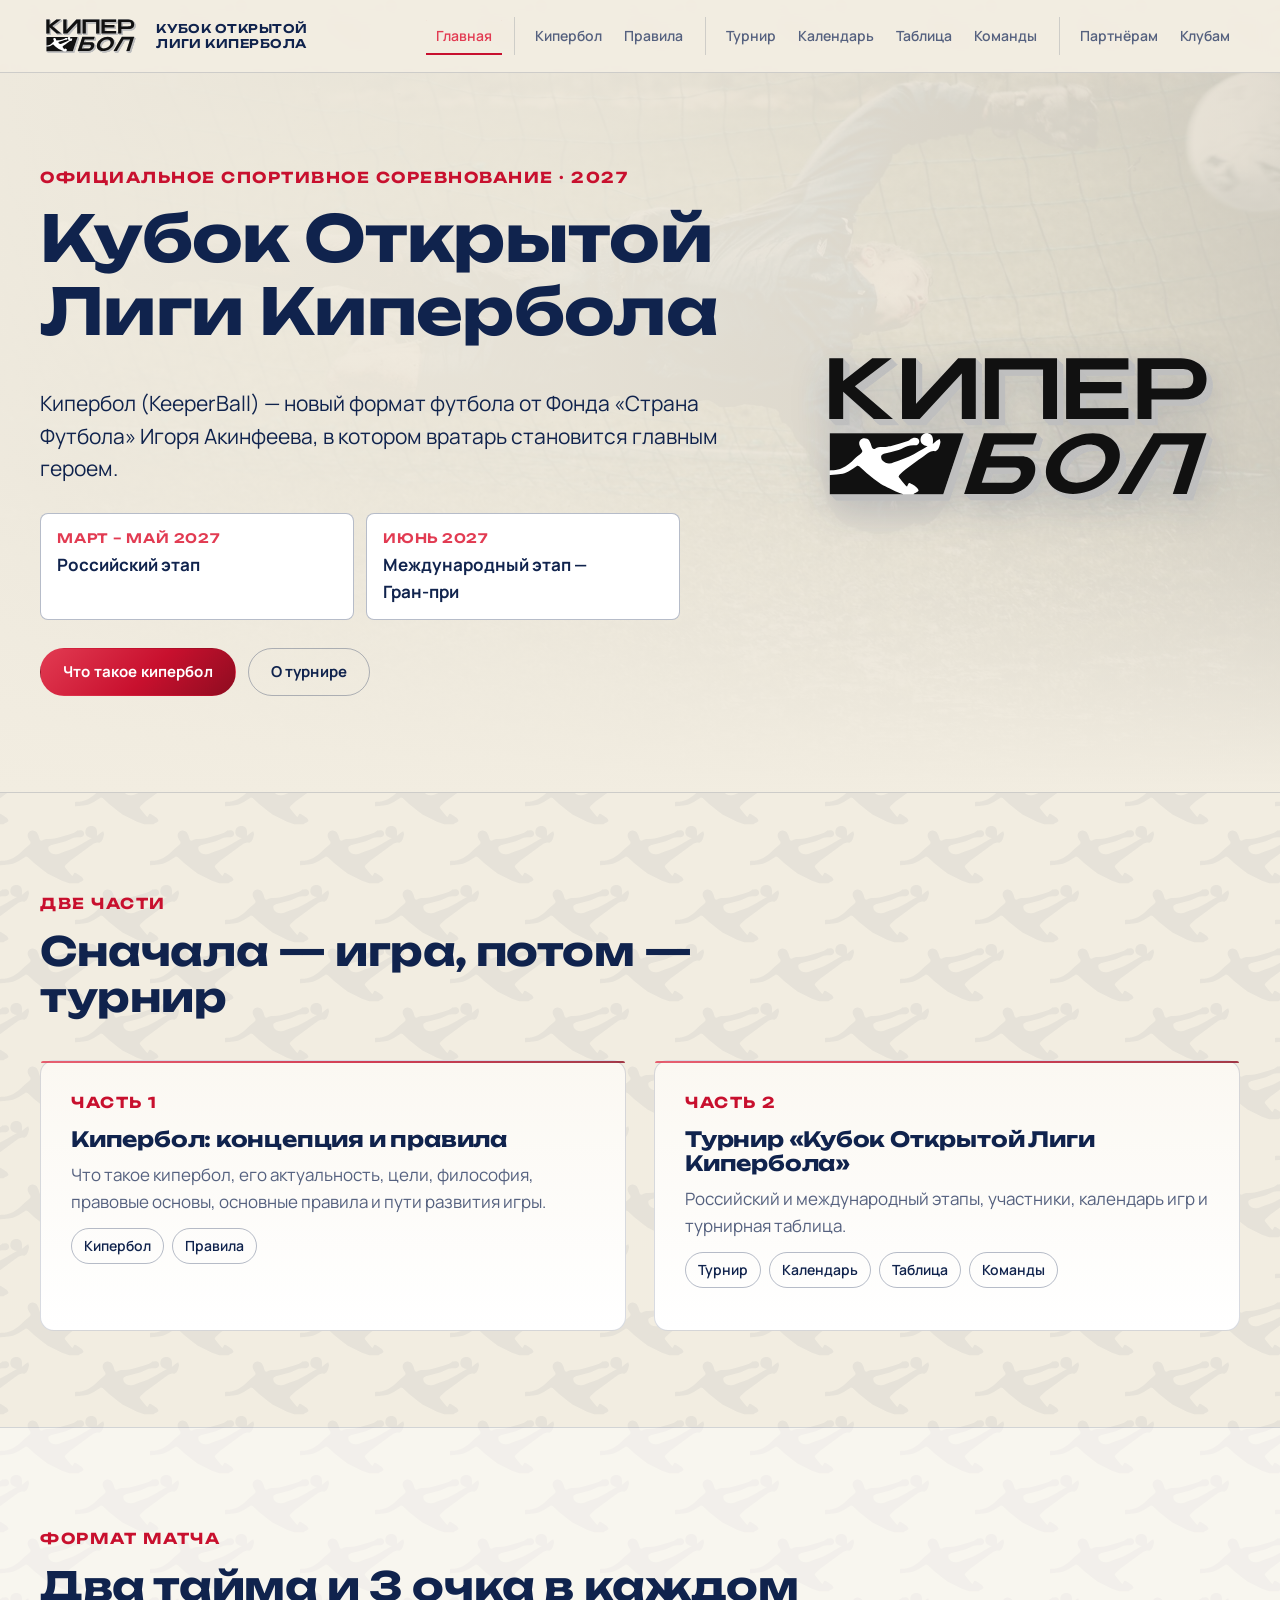
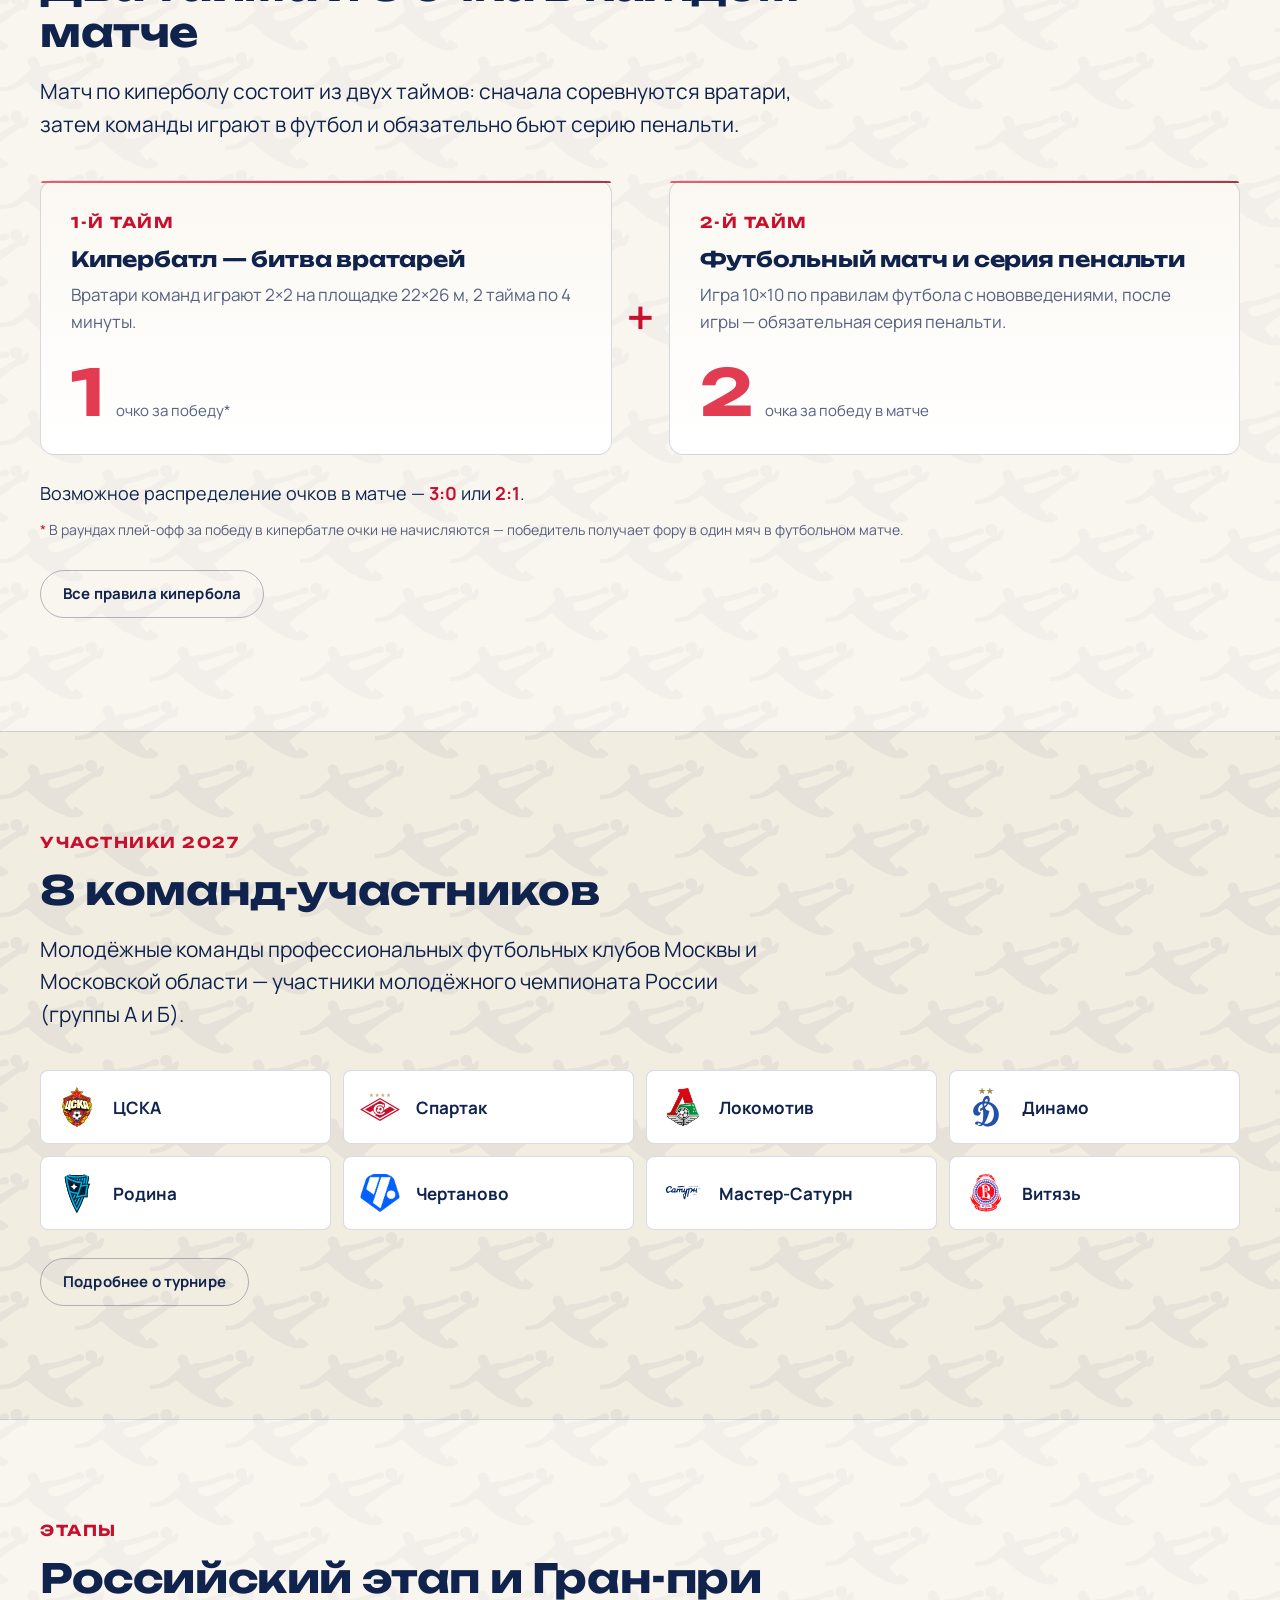
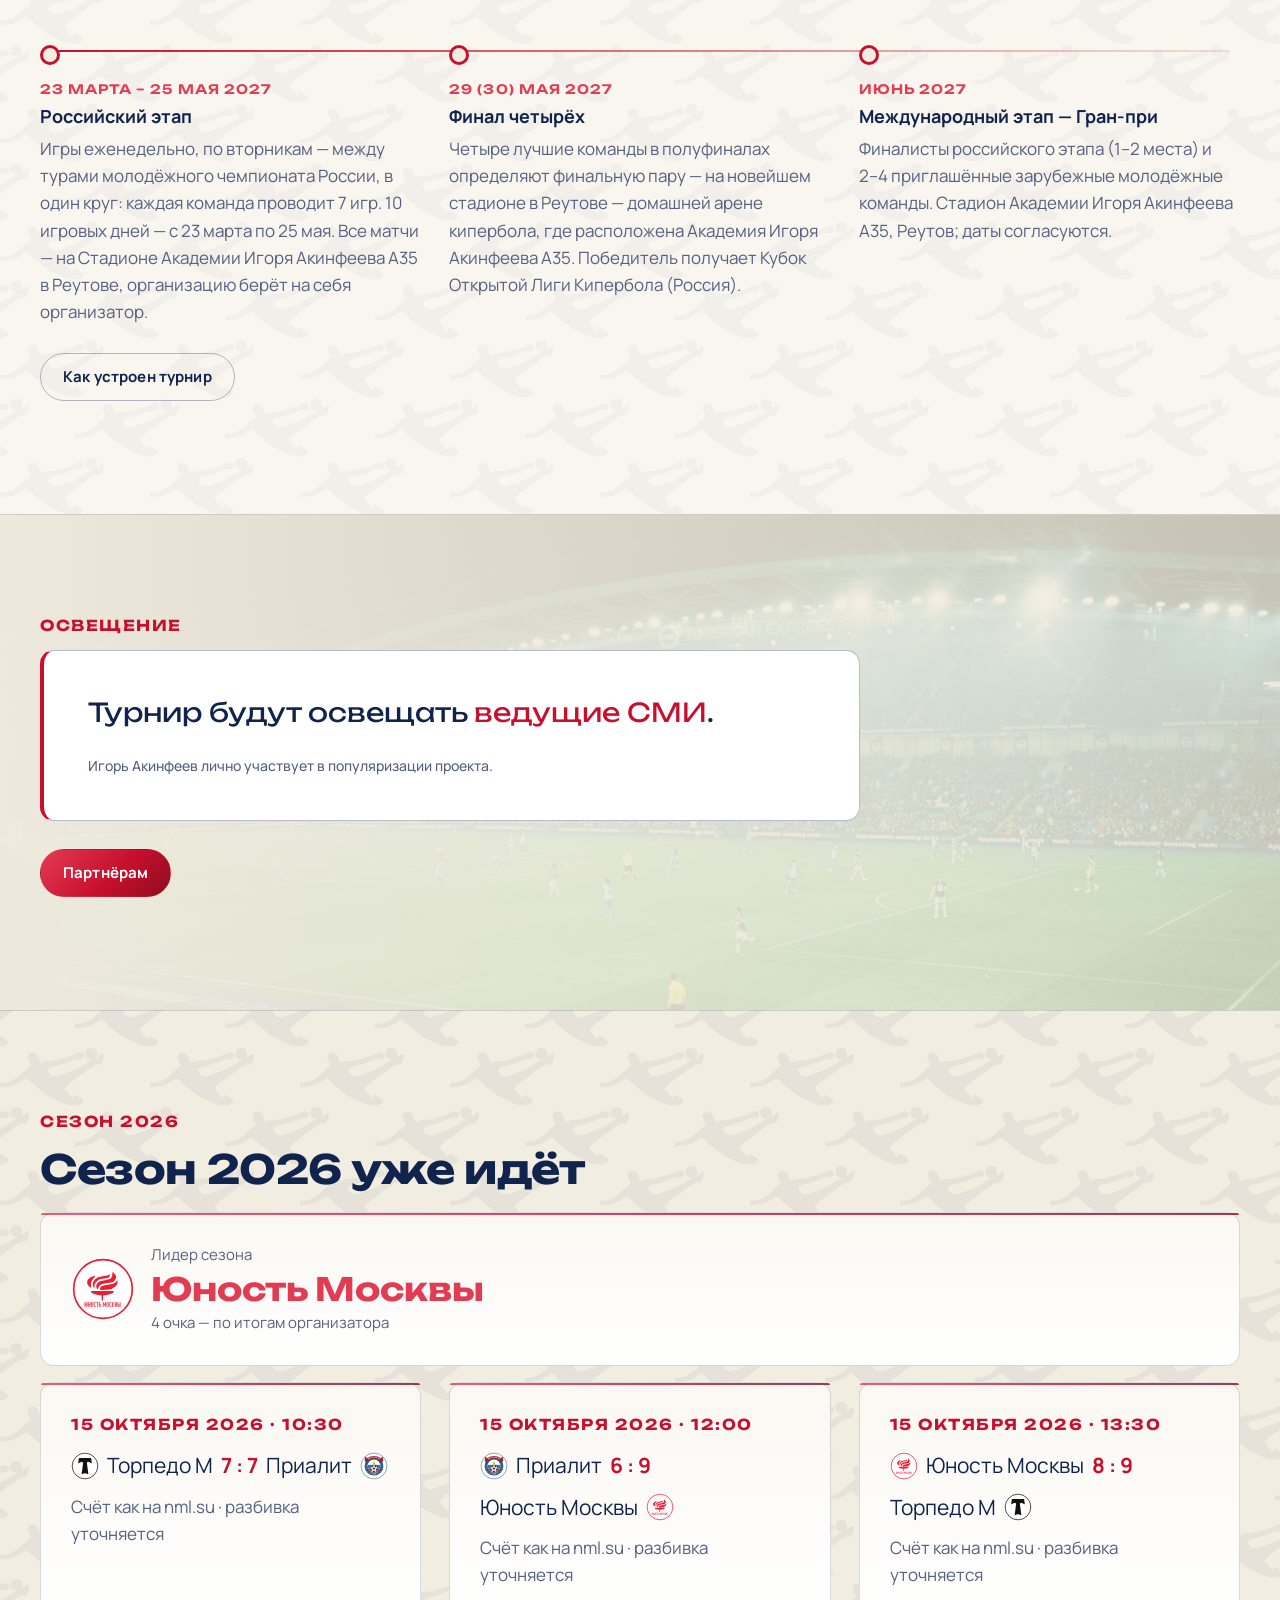
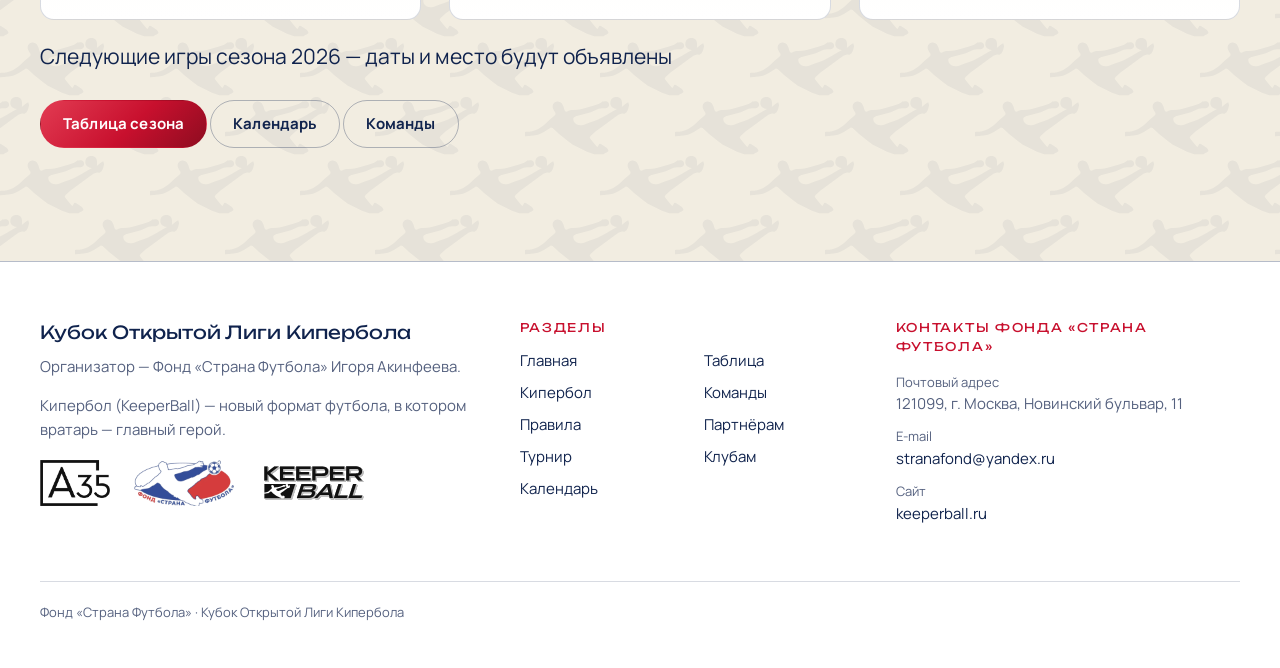
==== commit e57d4225: "Сайт совпадает с презентацией редакции 5: светлая гамма, новый календарь 2027, схемы полей, контакты" ====
--- a/index.html
+++ b/index.html
@@ -11,15 +11,16 @@
   <link rel="preconnect" href="https://fonts.gstatic.com" crossorigin>
   <link rel="stylesheet" href="https://fonts.googleapis.com/css2?family=Manrope:wght@400;500;600;700;800&family=Unbounded:wght@500;600;700&display=swap">
   <link rel="stylesheet" href="assets/css/site.css">
+  <link rel="stylesheet" href="assets/css/site-cska.css">
   <script>document.documentElement.classList.add("js");</script>
 </head>
-<body>
+<body class="theme-cska">
 <a class="skip-link" href="#main">К содержимому</a>
 <!-- header:start -->
 <header class="site-header">
   <div class="wrap site-header__inner">
     <a class="site-brand" href="index.html">
-      <img src="assets/brand/shield-small.png" alt="Кипербол" width="61" height="46">
+      <img src="assets/brand/kiperbol-3d-chernyy.svg" alt="Кипербол" width="102" height="46">
       <span class="site-brand__text">Кубок Открытой<br>Лиги Кипербола</span>
     </a>
     <button class="site-nav__toggle" type="button" aria-expanded="false" aria-controls="site-nav">
@@ -59,7 +60,7 @@
         <p class="lead">Кипербол (KeeperBall) — новый формат футбола от Фонда «Страна Футбола» Игоря Акинфеева, в котором вратарь становится главным героем.</p>
         <ul class="home-hero__stages">
           <li>
-            <span class="home-hero__stage-date">Март – ноябрь 2027</span>
+            <span class="home-hero__stage-date">Март – май 2027</span>
             <span class="home-hero__stage-name">Российский этап</span>
           </li>
           <li>
@@ -73,7 +74,7 @@
         </div>
       </div>
       <div class="home-hero__logo">
-        <img src="assets/brand/shield.png" alt="Логотип «Кипер Бол»" width="1336" height="1000">
+        <img src="assets/brand/kiperbol-3d-chernyy.svg" alt="Логотип «КиперБол»" width="1093" height="493">
       </div>
     </div>
   </section>
@@ -120,7 +121,7 @@
         <article class="card home-format__half">
           <p class="eyebrow">1-й тайм</p>
           <h3 class="card__title">Кипербатл — битва вратарей</h3>
-          <p class="card__text">Вратари команд играют 2×2 на площадке 22×26 м, 6 минут (2 тайма по 3 минуты).</p>
+          <p class="card__text">Вратари команд играют 2×2 на площадке 22×26 м, 2 тайма по 4 минуты.</p>
           <div class="stat"><span class="stat__value">1</span><span class="stat__label">очко за победу*</span></div>
         </article>
         <span class="home-format__plus" aria-hidden="true">+</span>
@@ -166,19 +167,19 @@
       </div>
       <ol class="timeline timeline--row" style="--steps: 3">
         <li class="timeline__item">
-          <span class="timeline__date">Март – ноябрь 2027</span>
+          <span class="timeline__date">23 марта – 25 мая 2027</span>
           <span class="timeline__title">Российский этап</span>
-          <p class="timeline__text">Игры еженедельно, между турами молодёжного чемпионата России (ориентировочно — по вторникам), в один круг — каждая команда сыграет с каждой по одному матчу. Все матчи — в Реутове, организацию берёт на себя организатор.</p>
+          <p class="timeline__text">Игры еженедельно, по вторникам — между турами молодёжного чемпионата России, в один круг: каждая команда проводит 7 игр. 10 игровых дней — с 23 марта по 25 мая. Все матчи — на Стадионе Академии Игоря Акинфеева А35 в Реутове, организацию берёт на себя организатор.</p>
         </li>
         <li class="timeline__item">
-          <span class="timeline__date">Конец мая – начало июня</span>
+          <span class="timeline__date">29 (30) мая 2027</span>
           <span class="timeline__title">Финал четырёх</span>
-          <p class="timeline__text">Четыре финалиста российского этапа играют на новейшем стадионе в Реутове — домашней арене кипербола, где расположена Академия А35 Игоря Акинфеева. Победитель получает Кубок Открытой Лиги Кипербола (Россия).</p>
+          <p class="timeline__text">Четыре лучшие команды в полуфиналах определяют финальную пару — на новейшем стадионе в Реутове — домашней арене кипербола, где расположена Академия Игоря Акинфеева А35. Победитель получает Кубок Открытой Лиги Кипербола (Россия).</p>
         </li>
         <li class="timeline__item">
           <span class="timeline__date">Июнь 2027</span>
           <span class="timeline__title">Международный этап — Гран-при</span>
-          <p class="timeline__text">Финалисты российского этапа (1–2 места) и <span class="nowrap">2–4</span> приглашённые зарубежные молодёжные команды. Академия А35, Реутов; даты согласуются.</p>
+          <p class="timeline__text">Финалисты российского этапа (1–2 места) и <span class="nowrap">2–4</span> приглашённые зарубежные молодёжные команды. Стадион Академии Игоря Акинфеева А35, Реутов; даты согласуются.</p>
         </li>
       </ol>
       <p class="section__more"><a class="btn btn--ghost" href="turnir.html">Как устроен турнир</a></p>
@@ -221,6 +222,11 @@
         <p class="site-footer__title">Кубок Открытой Лиги Кипербола</p>
         <p>Организатор — Фонд «Страна Футбола» Игоря Акинфеева.</p>
         <p>Кипербол (KeeperBall) — новый формат футбола, в котором вратарь — главный герой.</p>
+        <div class="site-footer__logos">
+          <img src="assets/brand/a35-logo.png" alt="А35 — Академия Игоря Акинфеева" width="900" height="594" decoding="async">
+          <img src="assets/brand/fond-strana-futbola.png" alt="Фонд «Страна Футбола»" width="1200" height="552" decoding="async">
+          <img src="assets/brand/keeperball-3d-chernyy.svg" alt="KEEPERBALL" width="1207" height="493" decoding="async">
+        </div>
       </div>
       <nav aria-label="Меню в подвале">
         <p class="site-footer__heading">Разделы</p>
@@ -237,14 +243,14 @@
         </ul>
       </nav>
       <div>
-        <p class="site-footer__heading">Контакты</p>
+        <p class="site-footer__heading">Контакты Фонда «Страна Футбола»</p>
         <dl class="site-footer__contacts">
-          <dt>Почта</dt>
-          <dd><a data-contact="email" class="placeholder">[ПОЧТА — впиши]</a></dd>
-          <dt>Телефон</dt>
-          <dd><a data-contact="phone" class="placeholder">[ТЕЛЕФОН — впиши]</a></dd>
-          <dt>Соцсети</dt>
-          <dd><a data-contact="social" class="placeholder">[ТЕЛЕГРАМ/ВК — впиши]</a></dd>
+          <dt>Почтовый адрес</dt>
+          <dd>121099, г. Москва, Новинский бульвар, 11</dd>
+          <dt>E-mail</dt>
+          <dd><a data-contact="email" href="mailto:stranafond@yandex.ru">stranafond@yandex.ru</a></dd>
+          <dt>Сайт</dt>
+          <dd><a href="https://keeperball.ru">keeperball.ru</a></dd>
         </dl>
       </div>
     </div>
--- a/assets/css/site.css
+++ b/assets/css/site.css
@@ -426,10 +426,10 @@
 .home-hero__inner { display: grid; gap: 32px; align-items: center; }
 @media (min-width: 980px) { .home-hero__inner { grid-template-columns: minmax(0, 1.25fr) minmax(0, 0.75fr); } }
 .home-hero__logo img {
-  width: 100%; max-width: 440px; margin: 0 auto;
+  width: 100%; max-width: 520px; margin: 0 auto;   /* шире щита: логотип горизонтальный, 2.2:1 */
   filter: drop-shadow(0 18px 22px rgba(0,0,0,.7)) drop-shadow(0 0 36px rgba(196,120,80,.35));
 }
-@media (max-width: 979px) { .home-hero__logo { order: -1; } .home-hero__logo img { max-width: 300px; margin: 0; } }
+@media (max-width: 979px) { .home-hero__logo { order: -1; } .home-hero__logo img { max-width: 340px; margin: 0; } }
 .home-hero__stages {
   list-style: none; margin: 0 0 28px; padding: 0;
   display: grid; gap: 12px; grid-template-columns: 1fr; max-width: 640px;
@@ -505,7 +505,7 @@
   .site-footer a { color: #111; }
   .placeholder { color: #8a5a00; background: #fff6d6; }
   .home-hero__stages li, .home-teams li, .team-mark, .chips li { background: #fff !important; }
-  .home-hero__logo img { filter: none; max-width: 200px; }
+  .home-hero__logo img { filter: none; max-width: 240px; }
   .home-media__bg { display: none; }
 }
 
@@ -541,3 +541,23 @@
      сливался с фоном. Белый кружок нужен именно ему. */
   .slide .teams img.team-emblem[src*="master-saturn"] { background: #fff !important; }
 }
+
+/* Логотипы в подвале: А35, Фонд «Страна Футбола», KEEPERBALL — как на обложке и в углах слайдов презентации */
+.site-footer__logos { display: flex; flex-wrap: wrap; align-items: center; gap: 18px 24px; margin-top: 18px; }
+.site-footer__logos img { display: block; width: auto; height: 46px; }
+
+/* Пункты внутри карточки (как тире в презентации) */
+.card__list { margin: 8px 0 0; padding: 0; list-style: none; color: var(--c-muted); }
+.card__list li { margin: 0 0 6px; padding-left: 16px; position: relative; }
+.card__list li::before { content: "—"; position: absolute; left: 0; color: var(--c-copper); }
+.card .card__text + .card__text { margin-top: 8px; }
+
+/* Ряд фотографий: снимки целиком, без обрезки */
+.photo-row { display: grid; gap: 16px; margin-top: 24px; }
+@media (min-width: 760px) { .photo-row { grid-template-columns: repeat(3, minmax(0, 1fr)); align-items: start; } }
+.photo-row figure { margin: 0; }
+.photo-row img { display: block; width: 100%; height: auto; border-radius: 12px; }
+.photo-row figcaption { margin-top: 8px; font-size: 14px; color: var(--c-muted); }
+
+/* Фото награждения Кубка Игоря Акинфеева под цифрой медиаохвата — целиком */
+.stat__photo { display: block; width: 100%; height: auto; margin-top: 16px; border-radius: 12px; }
--- a/assets/css/site-cska.css
+++ b/assets/css/site-cska.css
@@ -0,0 +1,75 @@
+/* ==========================================================================
+   Светлая гамма сайта — та же, что у презентации: слоновая кость,
+   тёмно-синий и красный (цвета ЦСКА, эмблема клуба не используется).
+   Подключается после site.css и стилей страниц; включается классом
+   `theme-cska` на <body>. Прежняя тёмная гамма остаётся в site.css.
+   ========================================================================== */
+
+.theme-cska {
+  --c-bg: #F2EDE1;
+  --c-surface: #FFFFFF;
+  --c-surface-2: #FBF8F2;
+  --c-copper: #C8102E;
+  --c-copper-light: #E23B52;
+  --c-copper-dark: #8E0C20;
+  --c-text: #10234D;
+  --c-muted: #55617F;
+  --c-line: rgba(16, 35, 77, 0.16);
+  --c-line-strong: rgba(16, 35, 77, 0.30);
+  --c-on-copper: #FFFFFF;
+  --g-copper: linear-gradient(135deg, #E23B52 0%, #C8102E 55%, #8E0C20 100%);
+  --g-carbon: none;                       /* карбоновая текстура — только для тёмной гаммы */
+  --shadow: 0 14px 30px rgba(16, 35, 77, 0.12);
+}
+
+/* Водяной знак — силуэт вратаря полем, как на слайдах презентации.
+   Плитка бесшовная: стыки совпадают при любом размере окна. */
+body.theme-cska {
+  background-color: var(--c-bg);
+  background-image: url("../brand/vodyanoy-znak-sayt.svg");
+  background-repeat: repeat;   /* без attachment: fixed — на iOS он не работает,
+                                  и знак перестаёт тянуться по всей длине страницы */
+}
+/* Секции прозрачны, иначе знак под ними не виден */
+.theme-cska .section--surface { background: rgba(255, 255, 255, 0.45); background-image: none; }
+
+/* ---------- Места, где тёмный фон зашит мимо токенов ---------- */
+.theme-cska .site-header { background: rgba(242, 237, 225, 0.92); }
+
+/* Фотографии на светлом фоне приглушены — иначе текст по ним не читается */
+.theme-cska .page-hero__media { background-color: #EDE7D9; }
+.theme-cska .page-hero__media img { opacity: 0.28; }
+.theme-cska .page-hero::after {
+  background:
+    linear-gradient(90deg, rgba(242,237,225,0.94) 0%, rgba(242,237,225,0.82) 45%, rgba(242,237,225,0.5) 100%),
+    linear-gradient(0deg, rgba(242,237,225,1) 0%, rgba(242,237,225,0) 45%);
+}
+.theme-cska .home-media { background-color: var(--c-bg); }
+.theme-cska .home-media__bg { background-color: #EDE7D9; }
+.theme-cska .home-media__bg img { opacity: 0.3; }
+.theme-cska .home-media__bg::after {
+  background: linear-gradient(90deg, rgba(242,237,225,0.94) 0%, rgba(242,237,225,0.6) 60%, rgba(242,237,225,0.4) 100%);
+}
+.theme-cska .home-hero__stages li { background: #FFFFFF; }
+
+/* Логотип: на кости тень от щита не нужна */
+.theme-cska .home-hero__logo img { filter: drop-shadow(0 10px 18px rgba(16, 35, 77, 0.18)); }
+
+/* Подвал в тёмной гамме был почти чёрным — на светлом сайте он белый */
+.theme-cska .site-footer {
+  background: #FFFFFF;
+  border-top: 1px solid var(--c-line-strong);
+  color: var(--c-muted);
+}
+.theme-cska .placeholder { color: #8A5A00; background: #FFF6D6; }
+
+/* ---------- Типографика: как в презентации ----------
+   Надзаголовок набран той же гарнитурой, что заголовок, и крупнее прежних 12 px. */
+.theme-cska .eyebrow {
+  font-family: var(--font-display);
+  font-size: 15px;
+  font-weight: 700;
+  letter-spacing: 0.1em;
+  color: var(--c-copper);
+}
+.theme-cska .copper { color: var(--c-copper); }
